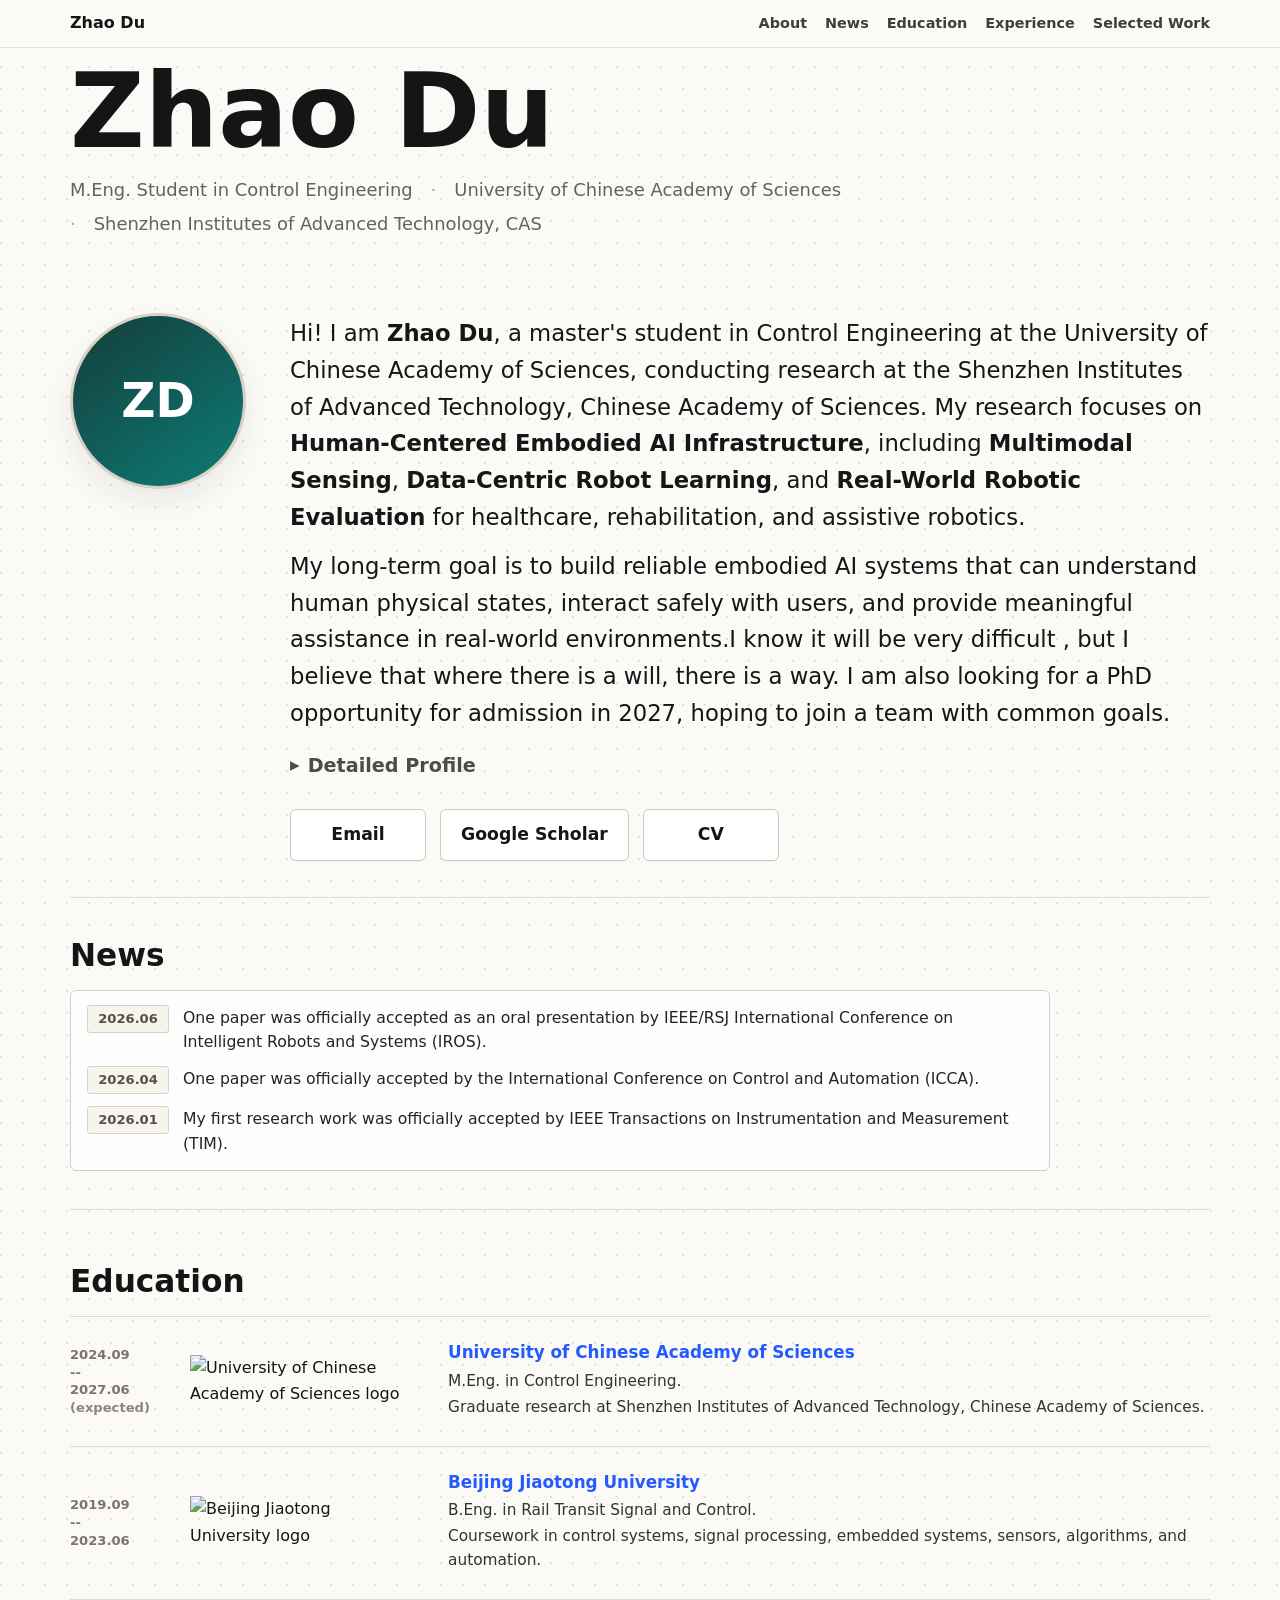
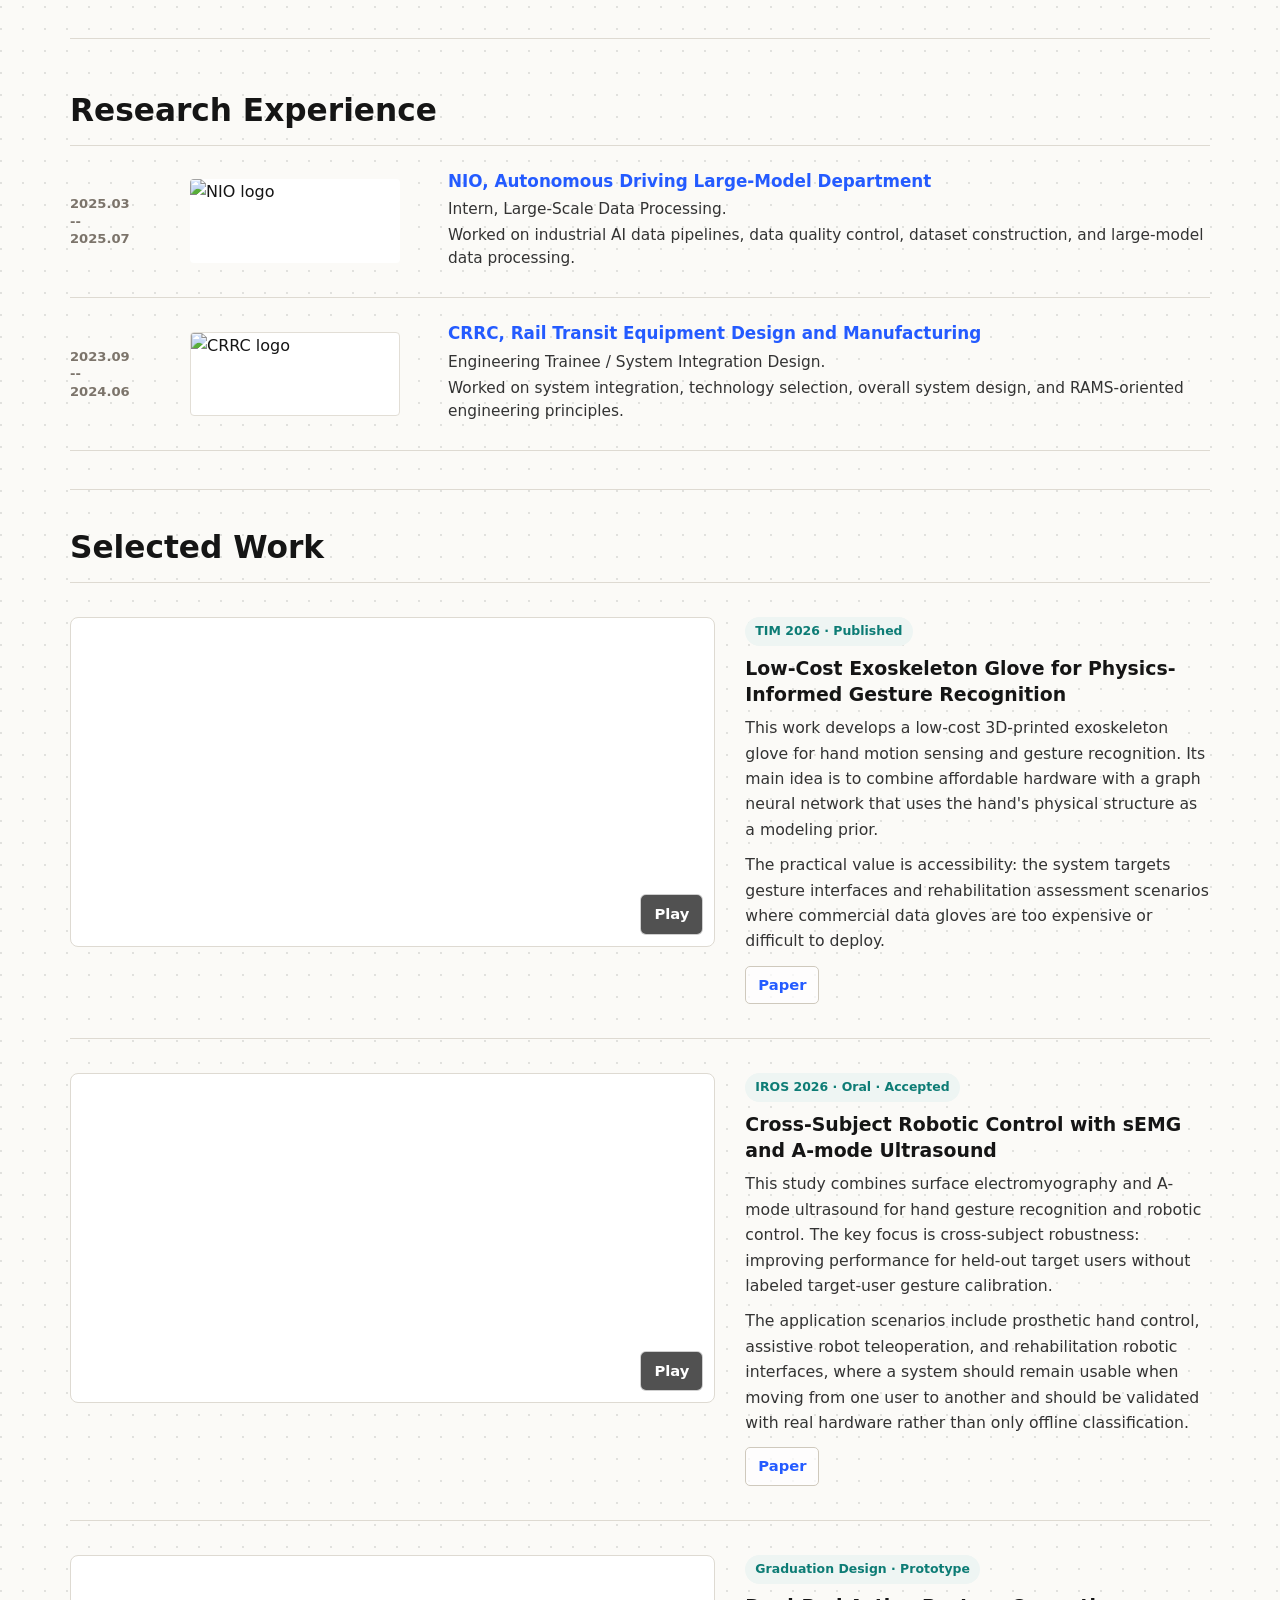
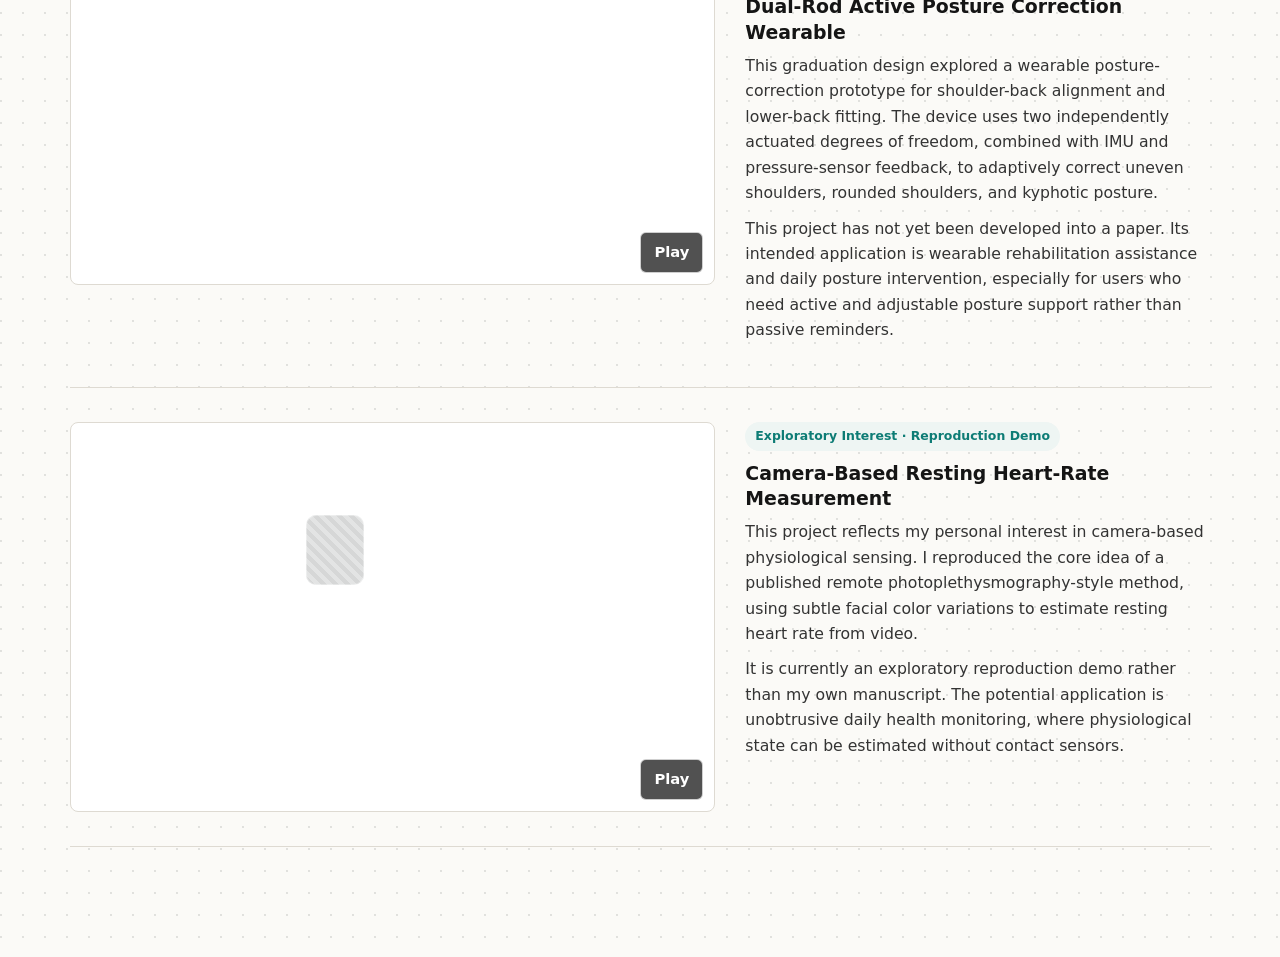
==== index.html @ a58fcb96 "Add files via upload" ====
<!doctype html>
<html lang="en">
  <head>
    <meta charset="utf-8">
    <meta name="viewport" content="width=device-width, initial-scale=1">
    <meta name="description" content="Zhao Du academic homepage: human-centered embodied AI, multimodal sensing, robot learning, and real-world robotic evaluation.">
    <title>Zhao Du - Academic Homepage</title>
    <link rel="stylesheet" href="styles.css">
  </head>
  <body>
    <header class="site-header">
      <nav class="nav" aria-label="Primary navigation">
        <a class="brand" href="#top">Zhao Du</a>
        <div class="nav-links">
          <a href="#about">About</a>
          <a href="#news">News</a>
          <a href="#education">Education</a>
          <a href="#experience">Experience</a>
          <a href="#work">Selected Work</a>
        </div>
      </nav>
    </header>

    <main id="top" class="page">
      <section id="about" class="hero">
        <h1>Zhao Du</h1>
        <p class="tagline">
          M.Eng. Student in Control Engineering
          <span>University of Chinese Academy of Sciences</span>
          <span>Shenzhen Institutes of Advanced Technology, CAS</span>
        </p>

        <div class="intro-row">
          <div class="avatar" aria-hidden="true">ZD</div>
          <div class="intro-copy">
            <p>
              Hi! I am <strong>Zhao Du</strong>, a master's student in Control Engineering at the University of Chinese
              Academy of Sciences, conducting research at the Shenzhen Institutes of Advanced Technology, Chinese Academy
              of Sciences. My research focuses on <strong>Human-Centered Embodied AI Infrastructure</strong>, including
              <strong>Multimodal Sensing</strong>, <strong>Data-Centric Robot Learning</strong>, and
              <strong>Real-World Robotic Evaluation</strong> for healthcare, rehabilitation, and assistive robotics.
            </p>
            <p>
              My long-term goal is to build reliable embodied AI systems that can understand human physical states,
              interact safely with users, and provide meaningful assistance in real-world environments.I know it will be very difficult , but I believe that where there is a will, there is a way. I am also looking for a PhD opportunity for admission in 2027, hoping to join a team with common goals.
            </p>

            <details class="detail-profile">
              <summary>Detailed Profile</summary>
              <div class="detail-body">
                <p>
                  I have a hybrid background in control engineering, industrial system design, large-scale AI data
                  processing, and biomedical robotic sensing.
                </p>
                <p>
                  Before entering graduate research, I worked on rail-transit equipment design and manufacturing, where I
                  gained practical experience in system integration, technology selection, overall system design, and
                  RAMS-oriented engineering principles, including reliability, availability, maintainability, and safety.
                  This experience shaped my system-level engineering mindset: I care not only about whether a model
                  performs well in experiments, but also about whether the entire system can be safely integrated,
                  reliably deployed, and continuously operated in real-world scenarios.
                </p>
                <p>
                  I also interned in the autonomous-driving large-model department at NIO, where I worked on large-scale
                  data processing. This experience gave me practical exposure to industrial AI data pipelines, data
                  quality control, dataset construction, and the engineering infrastructure required to support
                  large-scale model development.
                </p>
                <p>
                  After completing my first-year centralized coursework in Beijing, I joined SIAT in Shenzhen for
                  full-time laboratory research in late 2025. Since then, I have focused on multimodal sensing, deep
                  learning, biomedical ultrasound, physiological signal-based robotic control, and wearable/assistive
                  robotic systems.
                </p>
              </div>
            </details>

            <div class="actions" aria-label="Profile links">
              <a class="button" href="mailto:zhao.du@siat.ac.cn">Email</a>
              <a class="button secondary" href="https://scholar.google.com/citations?hl=zh-CN&view_op=list_works&gmla=AO4B3julWSMBFYEW4sQ-Yv80xthmuKAkWbBwR7Dtf4N8r8bfmBDPRxL56bWnBcireKpiZfoBxJjqsSAX5mM_hYKGIXU&user=OQC0thcAAAAJ">Google Scholar</a>
              <a class="button secondary" href="assets/docs/Zhao_Du_CV.pdf">CV</a>
            </div>
          </div>
        </div>
      </section>

      <section id="news" class="section">
        <h2>News</h2>
        <div class="news-box">
          <ul class="news-list">
            <li>
              <time>2026.06</time>
              <span>One paper was officially accepted as an oral presentation by IEEE/RSJ International Conference on Intelligent Robots and Systems (IROS).</span>
            </li>
            <li>
              <time>2026.04</time>
              <span>One paper was officially accepted by the International Conference on Control and Automation (ICCA).</span>
            </li>
            <li>
              <time>2026.01</time>
              <span>My first research work was officially accepted by IEEE Transactions on Instrumentation and Measurement (TIM).</span>
            </li>
          </ul>
        </div>
      </section>

      <section id="education" class="section timeline-section">
        <h2>Education</h2>
        <article class="timeline-entry">
          <time>2024.09<br>--<br>2027.06<br><span>(expected)</span></time>
          <img class="org-logo" src="assets/images/UCAS.png" alt="University of Chinese Academy of Sciences logo">
          <div>
            <h3>University of Chinese Academy of Sciences</h3>
            <p>M.Eng. in Control Engineering.</p>
            <p>Graduate research at Shenzhen Institutes of Advanced Technology, Chinese Academy of Sciences.</p>
          </div>
        </article>
        <article class="timeline-entry">
          <time>2019.09<br>--<br>2023.06</time>
          <img class="org-logo" src="assets/images/Bjtu.webp" alt="Beijing Jiaotong University logo">
          <div>
            <h3>Beijing Jiaotong University</h3>
            <p>B.Eng. in Rail Transit Signal and Control.</p>
            <p>Coursework in control systems, signal processing, embedded systems, sensors, algorithms, and automation.</p>
          </div>
        </article>
      </section>

      <section id="experience" class="section timeline-section">
        <h2>Research Experience</h2>
        <article class="timeline-entry">
          <time>2025.03<br>--<br>2025.07</time>
          <img class="org-logo company-logo" src="assets/images/NIO.png" alt="NIO logo">
          <div>
            <h3>NIO, Autonomous Driving Large-Model Department</h3>
            <p>Intern, Large-Scale Data Processing.</p>
            <p>Worked on industrial AI data pipelines, data quality control, dataset construction, and large-model data processing.</p>
          </div>
        </article>
        <article class="timeline-entry">
          <time>2023.09<br>--<br>2024.06</time>
          <img class="org-logo company-logo crrc-image" src="assets/images/CRRC.jpg" alt="CRRC logo">
          <div>
            <h3>CRRC, Rail Transit Equipment Design and Manufacturing</h3>
            <p>Engineering Trainee / System Integration Design.</p>
            <p>Worked on system integration, technology selection, overall system design, and RAMS-oriented engineering principles.</p>
          </div>
        </article>
      </section>

      <section id="work" class="section">
        <h2>Selected Work</h2>

        <article class="work-card">
          <div class="work-media single-media">
            <video src="assets/videos/tim-demo.mp4" autoplay muted loop playsinline preload="metadata" controlslist="nodownload noplaybackrate noremoteplayback" disablepictureinpicture oncontextmenu="return false"></video>
            <button class="video-open" type="button" data-video="assets/videos/tim-demo.mp4">Play</button>
          </div>
          <div class="work-copy">
            <span class="badge">TIM 2026 · Published</span>
            <h3>Low-Cost Exoskeleton Glove for Physics-Informed Gesture Recognition</h3>
            <p>
              This work develops a low-cost 3D-printed exoskeleton glove for hand motion sensing and gesture recognition.
              Its main idea is to combine affordable hardware with a graph neural network that uses the hand's physical
              structure as a modeling prior.
            </p>
            <p>
              The practical value is accessibility: the system targets gesture interfaces and rehabilitation assessment
              scenarios where commercial data gloves are too expensive or difficult to deploy.
            </p>
            <div class="work-links">
              <a href="assets/docs/TIM.pdf">Paper</a>
            </div>
          </div>
        </article>

        <article class="work-card">
          <div class="work-media single-media">
            <video src="assets/videos/iros-demo.mp4" autoplay muted loop playsinline preload="metadata" controlslist="nodownload noplaybackrate noremoteplayback" disablepictureinpicture oncontextmenu="return false"></video>
            <button class="video-open" type="button" data-video="assets/videos/iros-demo.mp4">Play</button>
          </div>
          <div class="work-copy">
            <span class="badge">IROS 2026 · Oral · Accepted</span>
            <h3>Cross-Subject Robotic Control with sEMG and A-mode Ultrasound</h3>
            <p>
              This study combines surface electromyography and A-mode ultrasound for hand gesture recognition and robotic
              control. The key focus is cross-subject robustness: improving performance for held-out target users without
              labeled target-user gesture calibration.
            </p>
            <p>
              The application scenarios include prosthetic hand control, assistive robot teleoperation, and rehabilitation
              robotic interfaces, where a system should remain usable when moving from one user to another and should be
              validated with real hardware rather than only offline classification.
            </p>
            <div class="work-links">
              <a href="assets/docs/26IROS.pdf">Paper</a>
            </div>
          </div>
        </article>

        <article class="work-card">
          <div class="work-media single-media">
            <video src="assets/videos/posture-demo.mp4" autoplay muted loop playsinline preload="metadata" controlslist="nodownload noplaybackrate noremoteplayback" disablepictureinpicture oncontextmenu="return false"></video>
            <button class="video-open" type="button" data-video="assets/videos/posture-demo.mp4">Play</button>
          </div>
          <div class="work-copy">
            <span class="badge">Graduation Design · Prototype</span>
            <h3>Dual-Rod Active Posture Correction Wearable</h3>
            <p>
              This graduation design explored a wearable posture-correction prototype for shoulder-back alignment and
              lower-back fitting. The device uses two independently actuated degrees of freedom, combined with IMU and
              pressure-sensor feedback, to adaptively correct uneven shoulders, rounded shoulders, and kyphotic posture.
            </p>
            <p>
              This project has not yet been developed into a paper. Its intended application is wearable rehabilitation
              assistance and daily posture intervention, especially for users who need active and adjustable posture
              support rather than passive reminders.
            </p>
          </div>
        </article>

        <article class="work-card">
          <div class="work-media single-media tall-media privacy-media">
            <video src="assets/videos/heart-rate-demo.mp4" autoplay muted loop playsinline preload="metadata" controlslist="nodownload noplaybackrate noremoteplayback" disablepictureinpicture oncontextmenu="return false"></video>
            <button class="video-open" type="button" data-video="assets/videos/heart-rate-demo.mp4">Play</button>
            <span class="privacy-mask" aria-hidden="true"></span>
          </div>
          <div class="work-copy">
            <span class="badge">Exploratory Interest · Reproduction Demo</span>
            <h3>Camera-Based Resting Heart-Rate Measurement</h3>
            <p>
              This project reflects my personal interest in camera-based physiological sensing. I reproduced the core idea
              of a published remote photoplethysmography-style method, using subtle facial color variations to estimate
              resting heart rate from video.
            </p>
            <p>
              It is currently an exploratory reproduction demo rather than my own manuscript. The potential application is
              unobtrusive daily health monitoring, where physiological state can be estimated without contact sensors.
            </p>
          </div>
        </article>
      </section>
    </main>

    <div class="video-modal" id="video-modal" aria-hidden="true">
      <div class="video-modal-panel" role="dialog" aria-modal="true" aria-label="Video preview">
        <button class="video-close" type="button">Close</button>
        <video id="modal-video" controls muted playsinline controlslist="nodownload noplaybackrate noremoteplayback" disablepictureinpicture oncontextmenu="return false"></video>
        <span class="modal-privacy-mask" aria-hidden="true"></span>
      </div>
    </div>

    <script>
      const modal = document.getElementById("video-modal");
      const modalVideo = document.getElementById("modal-video");
      const closeButton = document.querySelector(".video-close");

      document.querySelectorAll(".video-open").forEach((button) => {
        button.addEventListener("click", () => {
          modalVideo.src = button.dataset.video;
          modal.classList.toggle("mask-heart-rate", button.dataset.video.includes("heart-rate"));
          modal.setAttribute("aria-hidden", "false");
          modal.classList.add("is-open");
          modalVideo.play();
        });
      });

      document.querySelectorAll("video").forEach((video) => {
        video.addEventListener("contextmenu", (event) => event.preventDefault());
      });

      function closeModal() {
        modal.classList.remove("is-open");
        modal.setAttribute("aria-hidden", "true");
        modalVideo.pause();
        modalVideo.removeAttribute("src");
        modalVideo.load();
      }

      closeButton.addEventListener("click", closeModal);
      modal.addEventListener("click", (event) => {
        if (event.target === modal) closeModal();
      });
      document.addEventListener("keydown", (event) => {
        if (event.key === "Escape" && modal.classList.contains("is-open")) closeModal();
      });
    </script>
  </body>
</html>
---- styles.css ----
:root {
  --bg: #fbfaf7;
  --surface: #ffffff;
  --ink: #151515;
  --muted: #626262;
  --line: #dedad2;
  --blue: #245bff;
  --blue-soft: #edf2ff;
  --accent: #0d7c75;
  --warm: #a4573c;
  --shadow: 0 12px 30px rgba(22, 22, 22, 0.08);
  --font-main: Inter, ui-sans-serif, system-ui, -apple-system, BlinkMacSystemFont, "Segoe UI", Arial, sans-serif;
}

* {
  box-sizing: border-box;
}

html {
  scroll-behavior: smooth;
}

body {
  margin: 0;
  background:
    radial-gradient(circle at 1px 1px, rgba(40, 40, 40, 0.12) 1px, transparent 0) 0 0 / 22px 22px,
    var(--bg);
  color: var(--ink);
  font-family: var(--font-main);
  line-height: 1.68;
}

a {
  color: var(--blue);
  text-decoration: none;
}

a:hover {
  color: var(--warm);
}

.site-header {
  position: sticky;
  top: 0;
  z-index: 20;
  border-bottom: 1px solid rgba(222, 218, 210, 0.75);
  background: rgba(251, 250, 247, 0.9);
  backdrop-filter: blur(14px);
}

.nav {
  display: flex;
  align-items: center;
  justify-content: space-between;
  gap: 24px;
  max-width: 1200px;
  margin: 0 auto;
  padding: 10px 30px;
}

.brand {
  color: var(--ink);
  font-family: var(--font-main);
  font-size: 1rem;
  font-weight: 800;
  white-space: nowrap;
}

.nav-links {
  display: flex;
  flex-wrap: wrap;
  justify-content: flex-end;
  gap: 8px 18px;
  font-family: var(--font-main);
  font-size: 0.9rem;
  font-weight: 650;
}

.nav-links a {
  color: #3e3e3e;
}

.page {
  max-width: 1200px;
  margin: 0 auto;
  padding: 12px 30px 72px;
}

.hero {
  padding: 0 0 36px;
  border-bottom: 1px solid var(--line);
}

.hero h1 {
  margin: 0;
  color: var(--ink);
  font-family: var(--font-main);
  font-size: clamp(4.2rem, 8.2vw, 6.45rem);
  font-weight: 840;
  letter-spacing: 0;
  line-height: 1;
}

.tagline {
  display: flex;
  flex-wrap: wrap;
  gap: 8px 18px;
  margin: 14px 0 76px;
  color: var(--muted);
  font-family: var(--font-main);
  font-size: 1.12rem;
  line-height: 1.45;
}

.tagline span::before {
  content: "\00B7";
  margin-right: 18px;
  color: #a8a39a;
}

.intro-row {
  display: grid;
  grid-template-columns: 190px minmax(0, 1fr);
  gap: 30px;
  align-items: start;
}

.avatar {
  display: grid;
  width: 176px;
  height: 176px;
  place-items: center;
  border: 3px solid #d7d0c4;
  border-radius: 50%;
  background: linear-gradient(145deg, #143d3b, #0d7c75);
  color: #ffffff;
  font-family: var(--font-main);
  font-size: 2.95rem;
  font-weight: 850;
  box-shadow: var(--shadow);
}

.intro-copy {
  min-width: 0;
  padding-top: 2px;
}

.intro-copy p {
  max-width: 980px;
  margin: 0 0 12px;
  color: #161616;
  font-size: 1.42rem;
  line-height: 1.62;
}

.intro-copy strong {
  font-weight: 800;
}

.detail-profile {
  margin: 20px 0 28px;
  max-width: 970px;
  color: var(--muted);
  font-family: var(--font-main);
  font-size: 1.2rem;
  font-weight: 800;
}

.detail-profile summary {
  width: fit-content;
  cursor: pointer;
  color: #4c4c4c;
  line-height: 1.5;
  list-style: none;
}

.detail-profile summary::-webkit-details-marker {
  display: none;
}

.detail-profile summary::before {
  content: "\25B8";
  display: inline-block;
  margin-right: 8px;
  transform: translateY(-1px);
}

.detail-profile[open] summary::before {
  transform: rotate(90deg) translateX(1px);
}

.detail-body {
  margin-top: 14px;
  padding: 18px 22px;
  border: 1px solid var(--line);
  border-radius: 8px;
  background: rgba(255, 255, 255, 0.72);
  font-family: var(--font-main);
  font-weight: 400;
}

.detail-body p {
  color: #303030;
  font-size: 1.06rem;
  line-height: 1.68;
}

.actions {
  display: flex;
  flex-wrap: wrap;
  gap: 14px;
}

.button {
  display: inline-flex;
  align-items: center;
  justify-content: center;
  min-width: 136px;
  min-height: 52px;
  padding: 9px 20px;
  border: 1px solid #cfc9bd;
  border-radius: 6px;
  background: var(--surface);
  color: var(--ink);
  box-shadow: 0 1px 0 rgba(0, 0, 0, 0.04);
  font-family: var(--font-main);
  font-size: 1.08rem;
  font-weight: 700;
}

.button:hover {
  border-color: var(--blue);
  background: var(--blue-soft);
  color: var(--blue);
}

.button.secondary {
  background: var(--surface);
}

.section {
  padding: 38px 0;
  border-bottom: 1px solid var(--line);
  scroll-margin-top: 84px;
}

.section:last-child {
  border-bottom: 0;
}

.section h2 {
  margin: 0 0 16px;
  font-family: var(--font-main);
  font-size: 1.95rem;
  line-height: 1.22;
}

.section h3 {
  margin: 0 0 8px;
  font-family: var(--font-main);
  font-size: 1.1rem;
  line-height: 1.35;
}

.section p {
  max-width: 980px;
  margin: 0 0 12px;
  color: #333333;
  font-size: 1.03rem;
  line-height: 1.68;
}

.news-list {
  display: grid;
  gap: 8px;
  margin: 0;
  padding: 0;
  list-style: none;
}

.news-box {
  max-width: 980px;
  padding: 12px 16px;
  border: 1px solid #d4cec2;
  border-radius: 6px;
  background: rgba(255, 255, 255, 0.72);
}

.news-list li {
  display: grid;
  grid-template-columns: 82px minmax(0, 1fr);
  gap: 14px;
  align-items: baseline;
  padding: 2px 0;
}

.news-list time {
  display: inline-flex;
  align-items: center;
  justify-content: center;
  min-height: 22px;
  padding: 2px 7px;
  border: 1px solid #d8d1c6;
  border-radius: 3px;
  background: #f7f3ed;
  color: #55504a;
  font-family: var(--font-main);
  font-size: 0.82rem;
  font-weight: 800;
}

.news-list span {
  color: #242424;
  font-size: 0.98rem;
  line-height: 1.55;
}

.timeline-section {
  padding-top: 52px;
}

.timeline-entry {
  display: grid;
  grid-template-columns: 92px 230px minmax(0, 1fr);
  gap: 28px;
  align-items: center;
  padding: 24px 0;
  border-top: 1px solid var(--line);
}

.timeline-entry:last-child {
  border-bottom: 1px solid var(--line);
}

.timeline-entry time {
  color: #7c746b;
  font-family: var(--font-main);
  font-size: 0.82rem;
  font-weight: 700;
  line-height: 1.35;
}

.timeline-entry time span {
  color: #8d857b;
}

.timeline-entry h3 {
  margin-bottom: 6px;
  color: var(--blue);
  font-size: 1.05rem;
}

.timeline-entry p {
  margin-bottom: 3px;
  font-size: 0.96rem;
  line-height: 1.5;
}

.org-logo {
  display: block;
  width: 210px;
  max-height: 84px;
  object-fit: contain;
}

.company-logo {
  height: 84px;
  object-fit: contain;
  border-radius: 4px;
  background: #ffffff;
}

.crrc-image {
  border: 1px solid #e2ded6;
}

.logo-card {
  display: flex;
  align-items: center;
  width: 170px;
  min-height: 58px;
  font-family: var(--font-main);
  font-weight: 850;
  letter-spacing: 0;
}

.nio-logo {
  color: #111111;
  font-size: 2rem;
}

.crrc-logo {
  color: #1c1c1c;
  font-size: 1.85rem;
}

.crrc-logo::before {
  content: "";
  width: 34px;
  height: 34px;
  margin-right: 10px;
  border: 6px solid #c7192e;
  border-left-width: 10px;
  border-right-width: 10px;
}

.nio-logo::before {
  content: "";
  width: 38px;
  height: 24px;
  margin-right: 10px;
  border: 8px solid #111111;
  border-bottom: 0;
  border-radius: 38px 38px 0 0;
}

.focus-grid {
  display: grid;
  grid-template-columns: repeat(3, minmax(0, 1fr));
  gap: 14px;
  margin-top: 20px;
}

.focus-grid article {
  min-width: 0;
  padding: 18px;
  border: 1px solid var(--line);
  border-radius: 8px;
  background: rgba(255, 255, 255, 0.7);
}

.project-card {
  padding: 22px 0;
  border-bottom: 1px solid var(--line);
}

.project-card:first-of-type {
  padding-top: 0;
}

.project-card:last-child {
  border-bottom: 0;
  padding-bottom: 0;
}

.keywords {
  color: var(--accent) !important;
  font-size: 0.95rem !important;
  font-weight: 700;
}

.work-card {
  display: grid;
  grid-template-columns: minmax(430px, 1.25fr) minmax(0, 0.9fr);
  gap: 30px;
  align-items: start;
  padding: 34px 0;
  border-top: 1px solid var(--line);
}

.work-card:last-child {
  border-bottom: 1px solid var(--line);
}

.work-media {
  position: relative;
  display: grid;
  grid-template-columns: 1fr;
  gap: 12px;
  align-items: stretch;
}

.work-media video {
  display: block;
  width: 100%;
  height: 330px;
  border: 1px solid var(--line);
  border-radius: 8px;
  background: #ffffff;
  object-fit: cover;
}

.work-media.single-media {
  grid-template-columns: 1fr;
}

.work-media.single-media video {
  height: 330px;
}

.work-media.tall-media video {
  height: 390px;
}

.video-open {
  position: absolute;
  right: 12px;
  bottom: 12px;
  min-height: 38px;
  padding: 7px 13px;
  border: 1px solid rgba(255, 255, 255, 0.72);
  border-radius: 6px;
  background: rgba(21, 21, 21, 0.74);
  color: #ffffff;
  cursor: pointer;
  font: inherit;
  font-size: 0.92rem;
  font-weight: 800;
  backdrop-filter: blur(8px);
}

.video-open:hover {
  background: rgba(36, 91, 255, 0.9);
}

.privacy-mask,
.modal-privacy-mask {
  position: absolute;
  pointer-events: none;
  border-radius: 10px;
  background:
    linear-gradient(45deg, rgba(255, 255, 255, 0.32) 25%, transparent 25% 50%, rgba(255, 255, 255, 0.32) 50% 75%, transparent 75%) 0 0 / 12px 12px,
    rgba(28, 34, 38, 0.18);
  backdrop-filter: blur(15px);
  border: 1px solid rgba(255, 255, 255, 0.36);
}

.privacy-mask {
  left: 36.5%;
  top: 24%;
  width: 9%;
  height: 18%;
}

.modal-privacy-mask {
  display: none;
  left: 36.5%;
  top: 24%;
  width: 9%;
  height: 18%;
}

.video-modal {
  position: fixed;
  inset: 0;
  z-index: 100;
  display: none;
  align-items: center;
  justify-content: center;
  padding: 28px;
  background: rgba(0, 0, 0, 0.72);
}

.video-modal.is-open {
  display: flex;
}

.video-modal-panel {
  position: relative;
  width: min(1120px, 94vw);
  max-height: 88vh;
}

.video-modal.mask-heart-rate .modal-privacy-mask {
  display: block;
}

.video-modal-panel video {
  display: block;
  width: 100%;
  max-height: 88vh;
  border-radius: 10px;
  background: #000000;
}

.video-close {
  position: absolute;
  right: 0;
  top: -46px;
  min-height: 36px;
  padding: 6px 12px;
  border: 1px solid rgba(255, 255, 255, 0.55);
  border-radius: 6px;
  background: rgba(255, 255, 255, 0.12);
  color: #ffffff;
  cursor: pointer;
  font: inherit;
  font-size: 0.92rem;
  font-weight: 800;
}

.work-copy h3 {
  margin-top: 10px;
  font-size: 1.18rem;
}

.work-copy p {
  max-width: none;
  margin-bottom: 10px;
  font-size: 0.98rem;
  line-height: 1.62;
}

.work-links {
  display: flex;
  flex-wrap: wrap;
  gap: 10px;
  margin-top: 12px;
}

.work-links a {
  display: inline-flex;
  align-items: center;
  min-height: 34px;
  padding: 6px 12px;
  border: 1px solid #cfc9bd;
  border-radius: 5px;
  background: rgba(255, 255, 255, 0.72);
  color: var(--blue);
  font-size: 0.92rem;
  font-weight: 750;
}

.work-links a:hover {
  border-color: var(--blue);
  background: var(--blue-soft);
}

.publication-summary {
  display: grid;
  grid-template-columns: repeat(2, minmax(0, 1fr));
  gap: 10px 14px;
  margin: 16px 0 10px;
  padding: 0;
  list-style: none;
}

.publication-summary li {
  padding: 14px 16px;
  border: 1px solid var(--line);
  border-radius: 8px;
  background: rgba(255, 255, 255, 0.72);
  color: #303030;
}

.publication-summary strong {
  color: var(--accent);
  font-size: 1.35rem;
}

.paper {
  display: grid;
  grid-template-columns: 210px minmax(0, 1fr);
  gap: 24px;
  align-items: start;
  padding: 22px 0;
  border-bottom: 1px solid var(--line);
}

.paper:last-child {
  border-bottom: 0;
  padding-bottom: 0;
}

.paper img {
  width: 100%;
  aspect-ratio: 4 / 3;
  object-fit: cover;
  border: 1px solid var(--line);
  border-radius: 8px;
  background: #eef1ee;
}

.badge {
  display: inline-flex;
  align-items: center;
  min-height: 28px;
  padding: 4px 10px;
  border-radius: 999px;
  background: #eef5f3;
  color: var(--accent);
  font-family: var(--font-main);
  font-size: 0.78rem;
  font-weight: 750;
}

.venue {
  color: var(--warm) !important;
  font-weight: 750;
}

.entry {
  padding: 16px 0;
  border-bottom: 1px solid var(--line);
}

.entry:last-child {
  border-bottom: 0;
}

time {
  color: var(--warm);
  font-family: var(--font-main);
  font-weight: 800;
}

@media (max-width: 920px) {
  .page {
    padding: 28px 22px 56px;
  }

  .tagline {
    margin-bottom: 34px;
  }

  .intro-row {
    grid-template-columns: 1fr;
    gap: 22px;
  }

  .avatar {
    width: 142px;
    height: 142px;
    font-size: 2.35rem;
  }

  .focus-grid,
  .publication-summary {
    grid-template-columns: 1fr;
  }

  .timeline-entry {
    grid-template-columns: 82px minmax(160px, 210px) minmax(0, 1fr);
    gap: 16px;
  }

  .work-card {
    grid-template-columns: 1fr;
    gap: 18px;
  }
}

@media (max-width: 720px) {
  .nav {
    align-items: flex-start;
    flex-direction: column;
    padding: 12px 18px;
  }

  .nav-links {
    justify-content: flex-start;
    gap: 8px 14px;
  }

  .hero h1 {
    font-size: 3.6rem;
  }

  .tagline {
    font-size: 0.98rem;
  }

  .tagline span::before {
    margin-right: 10px;
  }

  .intro-copy p {
    font-size: 1.08rem;
    line-height: 1.62;
  }

  .detail-profile {
    font-size: 1.06rem;
  }

  .detail-body p {
    font-size: 1rem;
  }

  .news-list li {
    grid-template-columns: 1fr;
    gap: 2px;
  }

  .news-box {
    padding: 10px 12px;
  }

  .timeline-entry {
    grid-template-columns: 1fr;
    gap: 8px;
    align-items: start;
  }

  .org-logo,
  .logo-card {
    width: 180px;
  }

  .work-media {
    grid-template-columns: 1fr;
  }

  .work-media video,
  .work-media.single-media video {
    height: 250px;
  }

  .work-media.tall-media video {
    height: 300px;
  }

  .paper {
    grid-template-columns: 1fr;
  }

  .paper img {
    max-height: 260px;
  }

  .button {
    min-width: 0;
    flex: 1 1 130px;
  }
}
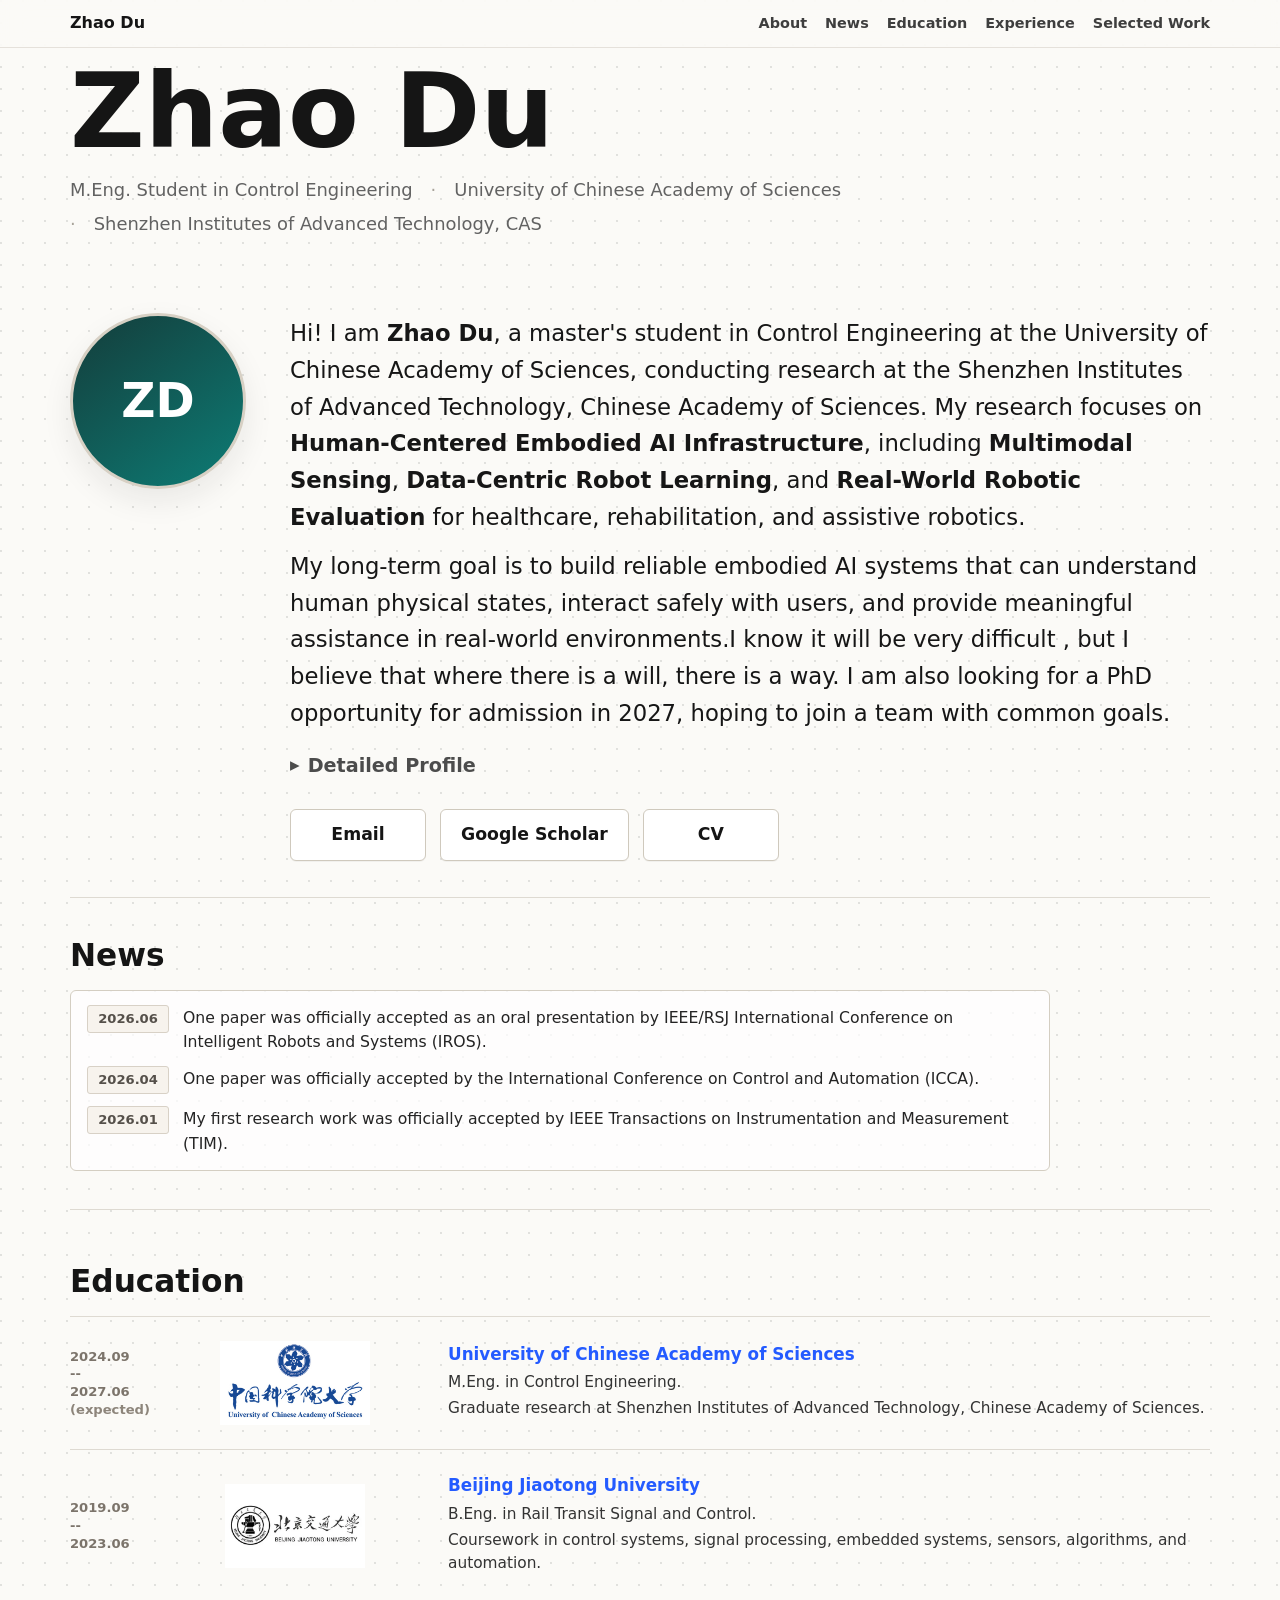
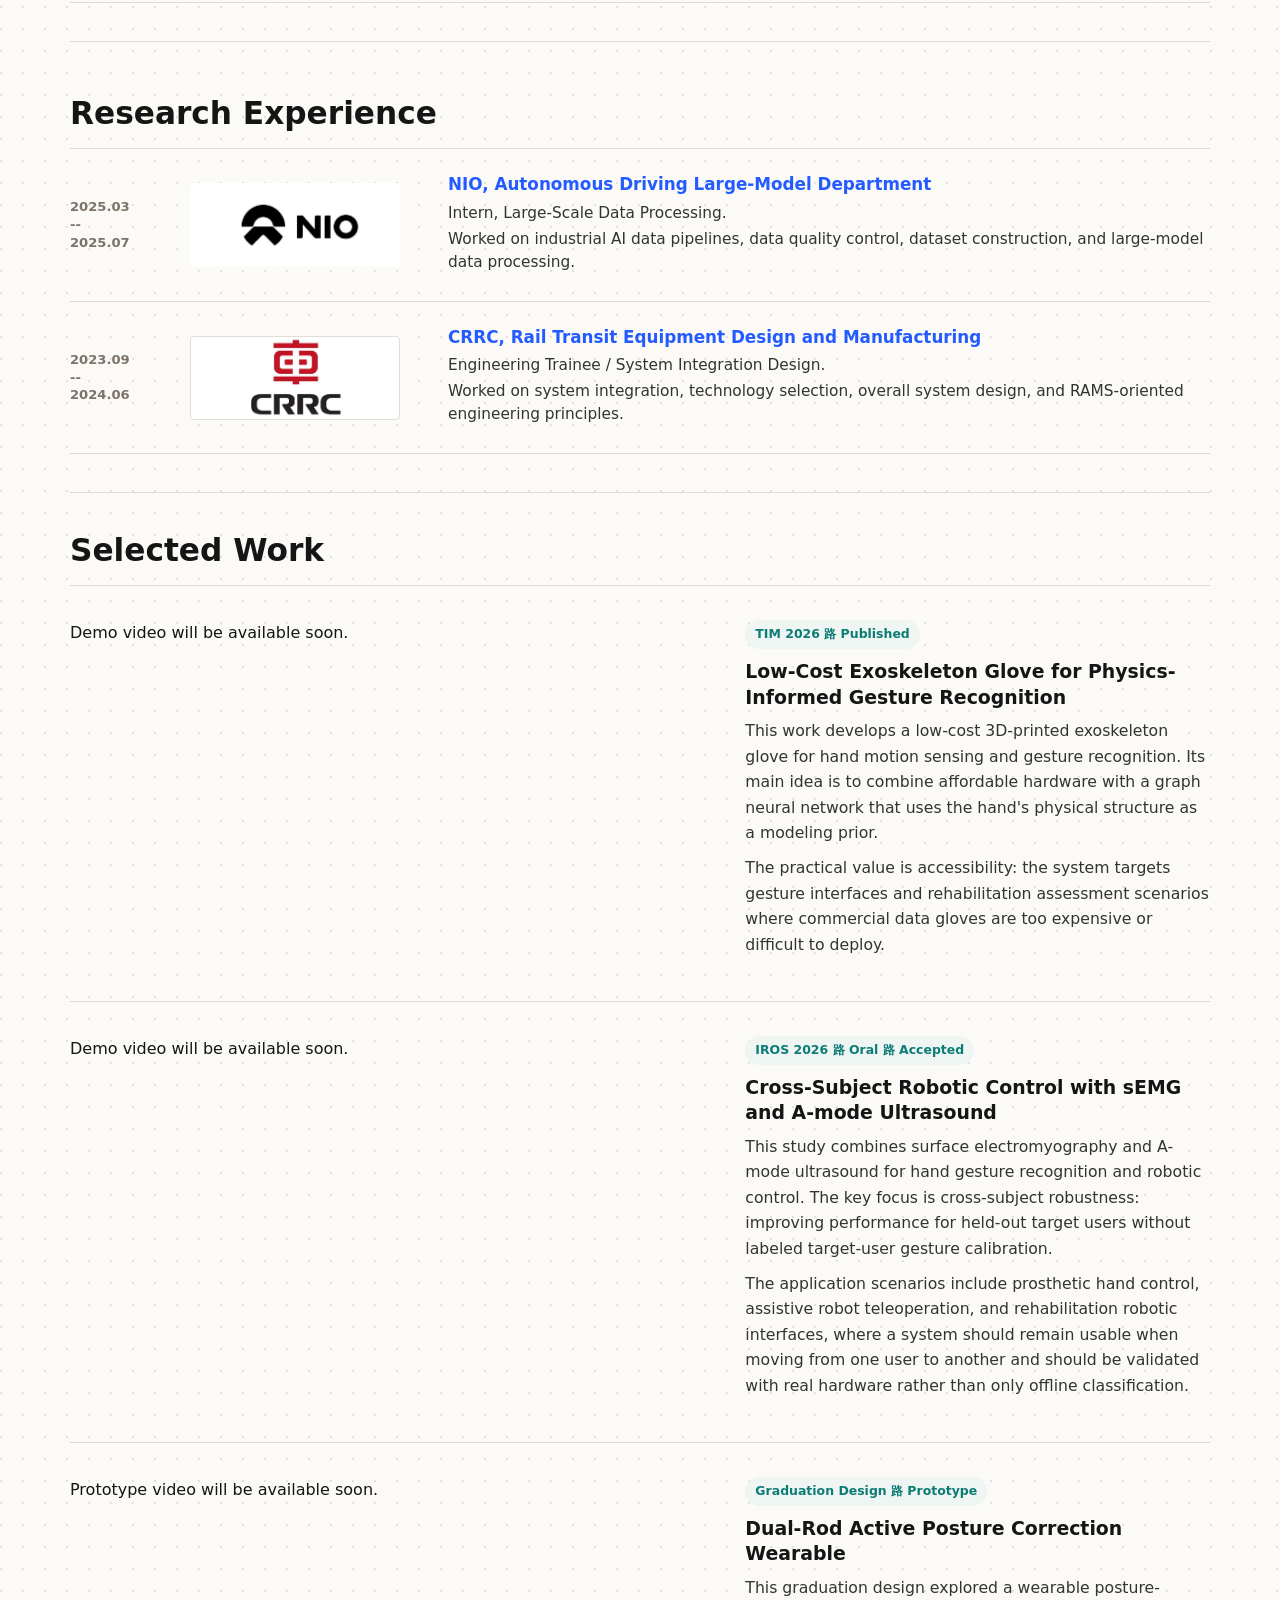
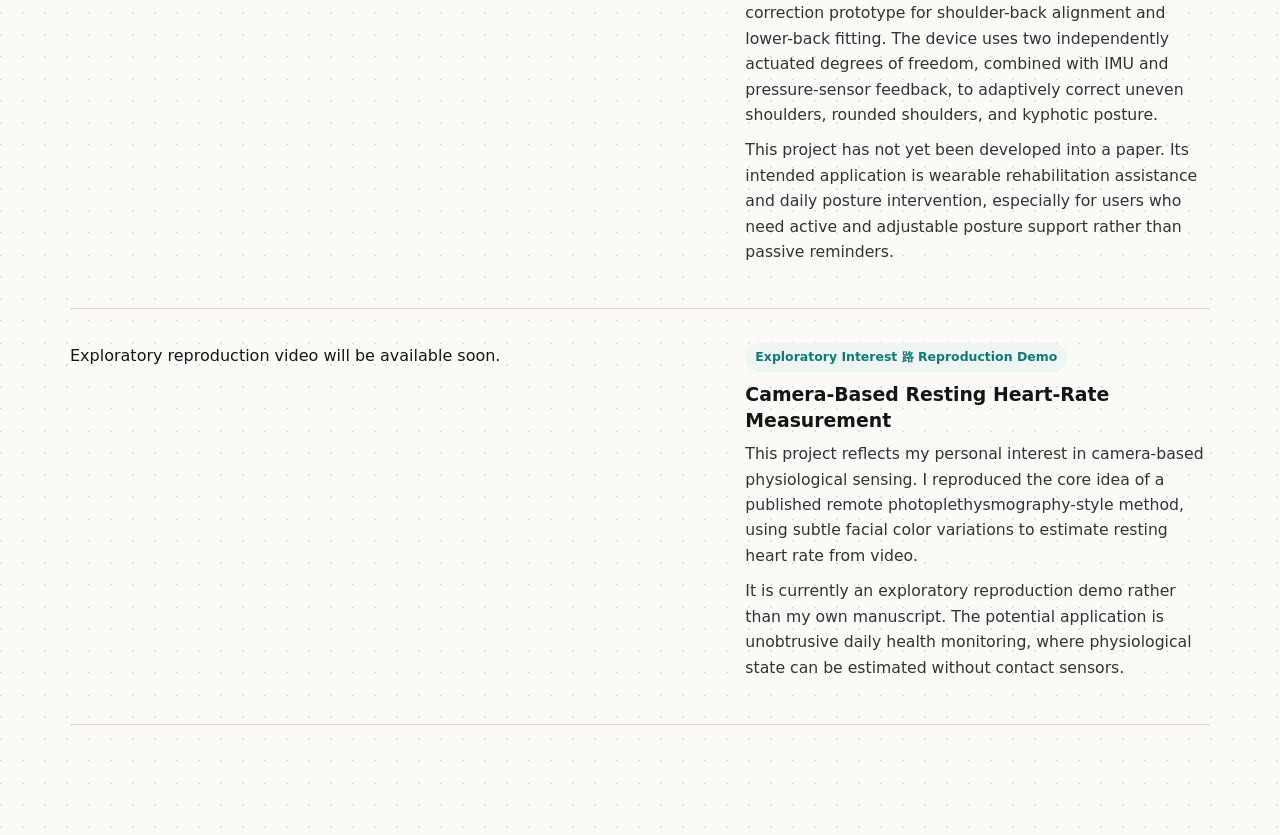
==== commit 082c2e74: "Add files via upload" ====
--- a/index.html
+++ b/index.html
@@ -1,4 +1,4 @@
-<!doctype html>
+﻿<!doctype html>
 <html lang="en">
   <head>
     <meta charset="utf-8">
@@ -78,7 +78,7 @@
             <div class="actions" aria-label="Profile links">
               <a class="button" href="mailto:zhao.du@siat.ac.cn">Email</a>
               <a class="button secondary" href="https://scholar.google.com/citations?hl=zh-CN&view_op=list_works&gmla=AO4B3julWSMBFYEW4sQ-Yv80xthmuKAkWbBwR7Dtf4N8r8bfmBDPRxL56bWnBcireKpiZfoBxJjqsSAX5mM_hYKGIXU&user=OQC0thcAAAAJ">Google Scholar</a>
-              <a class="button secondary" href="assets/docs/Zhao_Du_CV.pdf">CV</a>
+              <a class="button secondary" href="[data-uri]" download="Zhao_Du_CV.pdf">CV</a>
             </div>
           </div>
         </div>
@@ -108,7 +108,7 @@
         <h2>Education</h2>
         <article class="timeline-entry">
           <time>2024.09<br>--<br>2027.06<br><span>(expected)</span></time>
-          <img class="org-logo" src="assets/images/UCAS.png" alt="University of Chinese Academy of Sciences logo">
+          <img class="org-logo" src="[data-uri]" alt="University of Chinese Academy of Sciences logo">
           <div>
             <h3>University of Chinese Academy of Sciences</h3>
             <p>M.Eng. in Control Engineering.</p>
@@ -117,7 +117,7 @@
         </article>
         <article class="timeline-entry">
           <time>2019.09<br>--<br>2023.06</time>
-          <img class="org-logo" src="assets/images/Bjtu.webp" alt="Beijing Jiaotong University logo">
+          <img class="org-logo" src="[data-uri]" alt="Beijing Jiaotong University logo">
           <div>
             <h3>Beijing Jiaotong University</h3>
             <p>B.Eng. in Rail Transit Signal and Control.</p>
@@ -130,7 +130,7 @@
         <h2>Research Experience</h2>
         <article class="timeline-entry">
           <time>2025.03<br>--<br>2025.07</time>
-          <img class="org-logo company-logo" src="assets/images/NIO.png" alt="NIO logo">
+          <img class="org-logo company-logo" src="[data-uri]" alt="NIO logo">
           <div>
             <h3>NIO, Autonomous Driving Large-Model Department</h3>
             <p>Intern, Large-Scale Data Processing.</p>
@@ -139,7 +139,7 @@
         </article>
         <article class="timeline-entry">
           <time>2023.09<br>--<br>2024.06</time>
-          <img class="org-logo company-logo crrc-image" src="assets/images/CRRC.jpg" alt="CRRC logo">
+          <img class="org-logo company-logo crrc-image" src="[data-uri]" alt="CRRC logo">
           <div>
             <h3>CRRC, Rail Transit Equipment Design and Manufacturing</h3>
             <p>Engineering Trainee / System Integration Design.</p>
@@ -153,11 +153,10 @@
 
         <article class="work-card">
           <div class="work-media single-media">
-            <video src="assets/videos/tim-demo.mp4" autoplay muted loop playsinline preload="metadata" controlslist="nodownload noplaybackrate noremoteplayback" disablepictureinpicture oncontextmenu="return false"></video>
-            <button class="video-open" type="button" data-video="assets/videos/tim-demo.mp4">Play</button>
-          </div>
-          <div class="work-copy">
-            <span class="badge">TIM 2026 · Published</span>
+            <div class="video-placeholder">Demo video will be available soon.</div>
+          </div>
+          <div class="work-copy">
+            <span class="badge">TIM 2026 路 Published</span>
             <h3>Low-Cost Exoskeleton Glove for Physics-Informed Gesture Recognition</h3>
             <p>
               This work develops a low-cost 3D-printed exoskeleton glove for hand motion sensing and gesture recognition.
@@ -168,19 +167,15 @@
               The practical value is accessibility: the system targets gesture interfaces and rehabilitation assessment
               scenarios where commercial data gloves are too expensive or difficult to deploy.
             </p>
-            <div class="work-links">
-              <a href="assets/docs/TIM.pdf">Paper</a>
-            </div>
           </div>
         </article>
 
         <article class="work-card">
           <div class="work-media single-media">
-            <video src="assets/videos/iros-demo.mp4" autoplay muted loop playsinline preload="metadata" controlslist="nodownload noplaybackrate noremoteplayback" disablepictureinpicture oncontextmenu="return false"></video>
-            <button class="video-open" type="button" data-video="assets/videos/iros-demo.mp4">Play</button>
-          </div>
-          <div class="work-copy">
-            <span class="badge">IROS 2026 · Oral · Accepted</span>
+            <div class="video-placeholder">Demo video will be available soon.</div>
+          </div>
+          <div class="work-copy">
+            <span class="badge">IROS 2026 路 Oral 路 Accepted</span>
             <h3>Cross-Subject Robotic Control with sEMG and A-mode Ultrasound</h3>
             <p>
               This study combines surface electromyography and A-mode ultrasound for hand gesture recognition and robotic
@@ -192,19 +187,15 @@
               robotic interfaces, where a system should remain usable when moving from one user to another and should be
               validated with real hardware rather than only offline classification.
             </p>
-            <div class="work-links">
-              <a href="assets/docs/26IROS.pdf">Paper</a>
-            </div>
           </div>
         </article>
 
         <article class="work-card">
           <div class="work-media single-media">
-            <video src="assets/videos/posture-demo.mp4" autoplay muted loop playsinline preload="metadata" controlslist="nodownload noplaybackrate noremoteplayback" disablepictureinpicture oncontextmenu="return false"></video>
-            <button class="video-open" type="button" data-video="assets/videos/posture-demo.mp4">Play</button>
-          </div>
-          <div class="work-copy">
-            <span class="badge">Graduation Design · Prototype</span>
+            <div class="video-placeholder">Prototype video will be available soon.</div>
+          </div>
+          <div class="work-copy">
+            <span class="badge">Graduation Design 路 Prototype</span>
             <h3>Dual-Rod Active Posture Correction Wearable</h3>
             <p>
               This graduation design explored a wearable posture-correction prototype for shoulder-back alignment and
@@ -221,12 +212,10 @@
 
         <article class="work-card">
           <div class="work-media single-media tall-media privacy-media">
-            <video src="assets/videos/heart-rate-demo.mp4" autoplay muted loop playsinline preload="metadata" controlslist="nodownload noplaybackrate noremoteplayback" disablepictureinpicture oncontextmenu="return false"></video>
-            <button class="video-open" type="button" data-video="assets/videos/heart-rate-demo.mp4">Play</button>
-            <span class="privacy-mask" aria-hidden="true"></span>
-          </div>
-          <div class="work-copy">
-            <span class="badge">Exploratory Interest · Reproduction Demo</span>
+            <div class="video-placeholder">Exploratory reproduction video will be available soon.</div>
+          </div>
+          <div class="work-copy">
+            <span class="badge">Exploratory Interest 路 Reproduction Demo</span>
             <h3>Camera-Based Resting Heart-Rate Measurement</h3>
             <p>
               This project reflects my personal interest in camera-based physiological sensing. I reproduced the core idea
@@ -287,3 +276,6 @@
     </script>
   </body>
 </html>
+
+
+
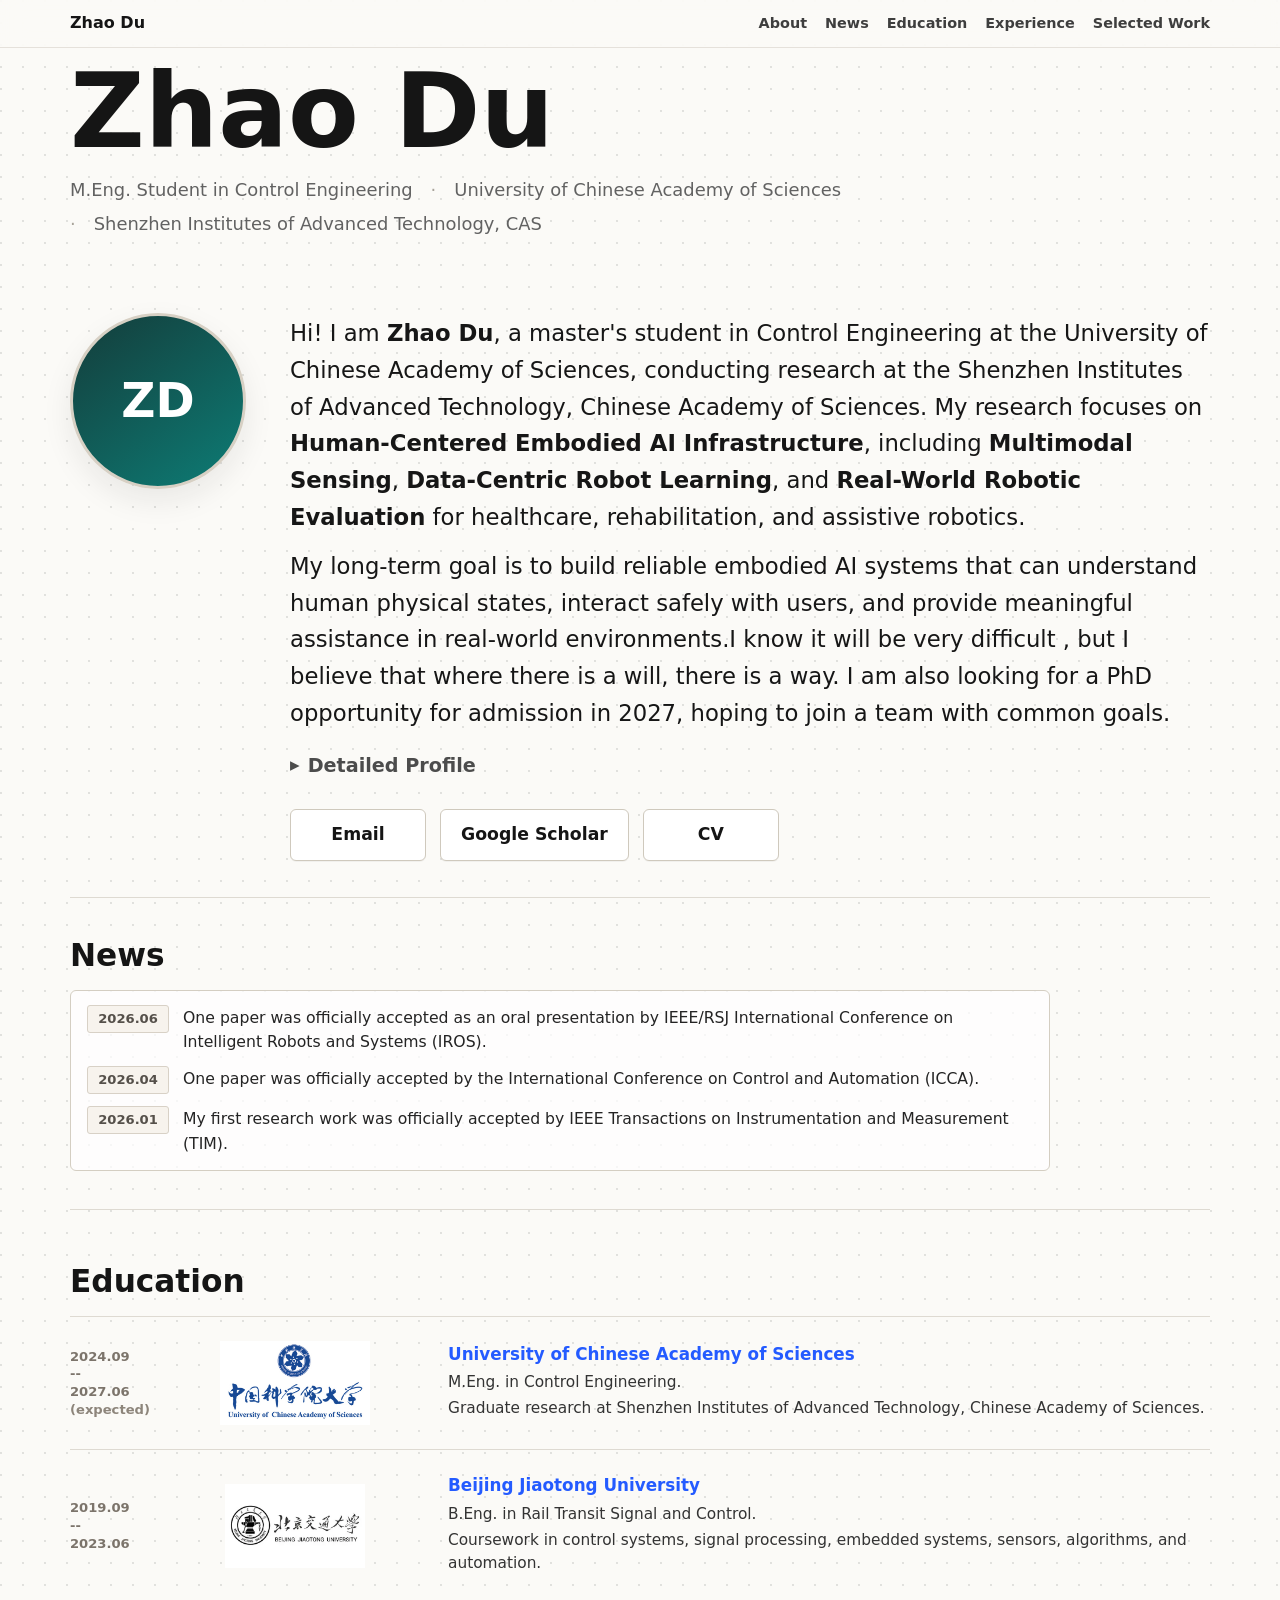
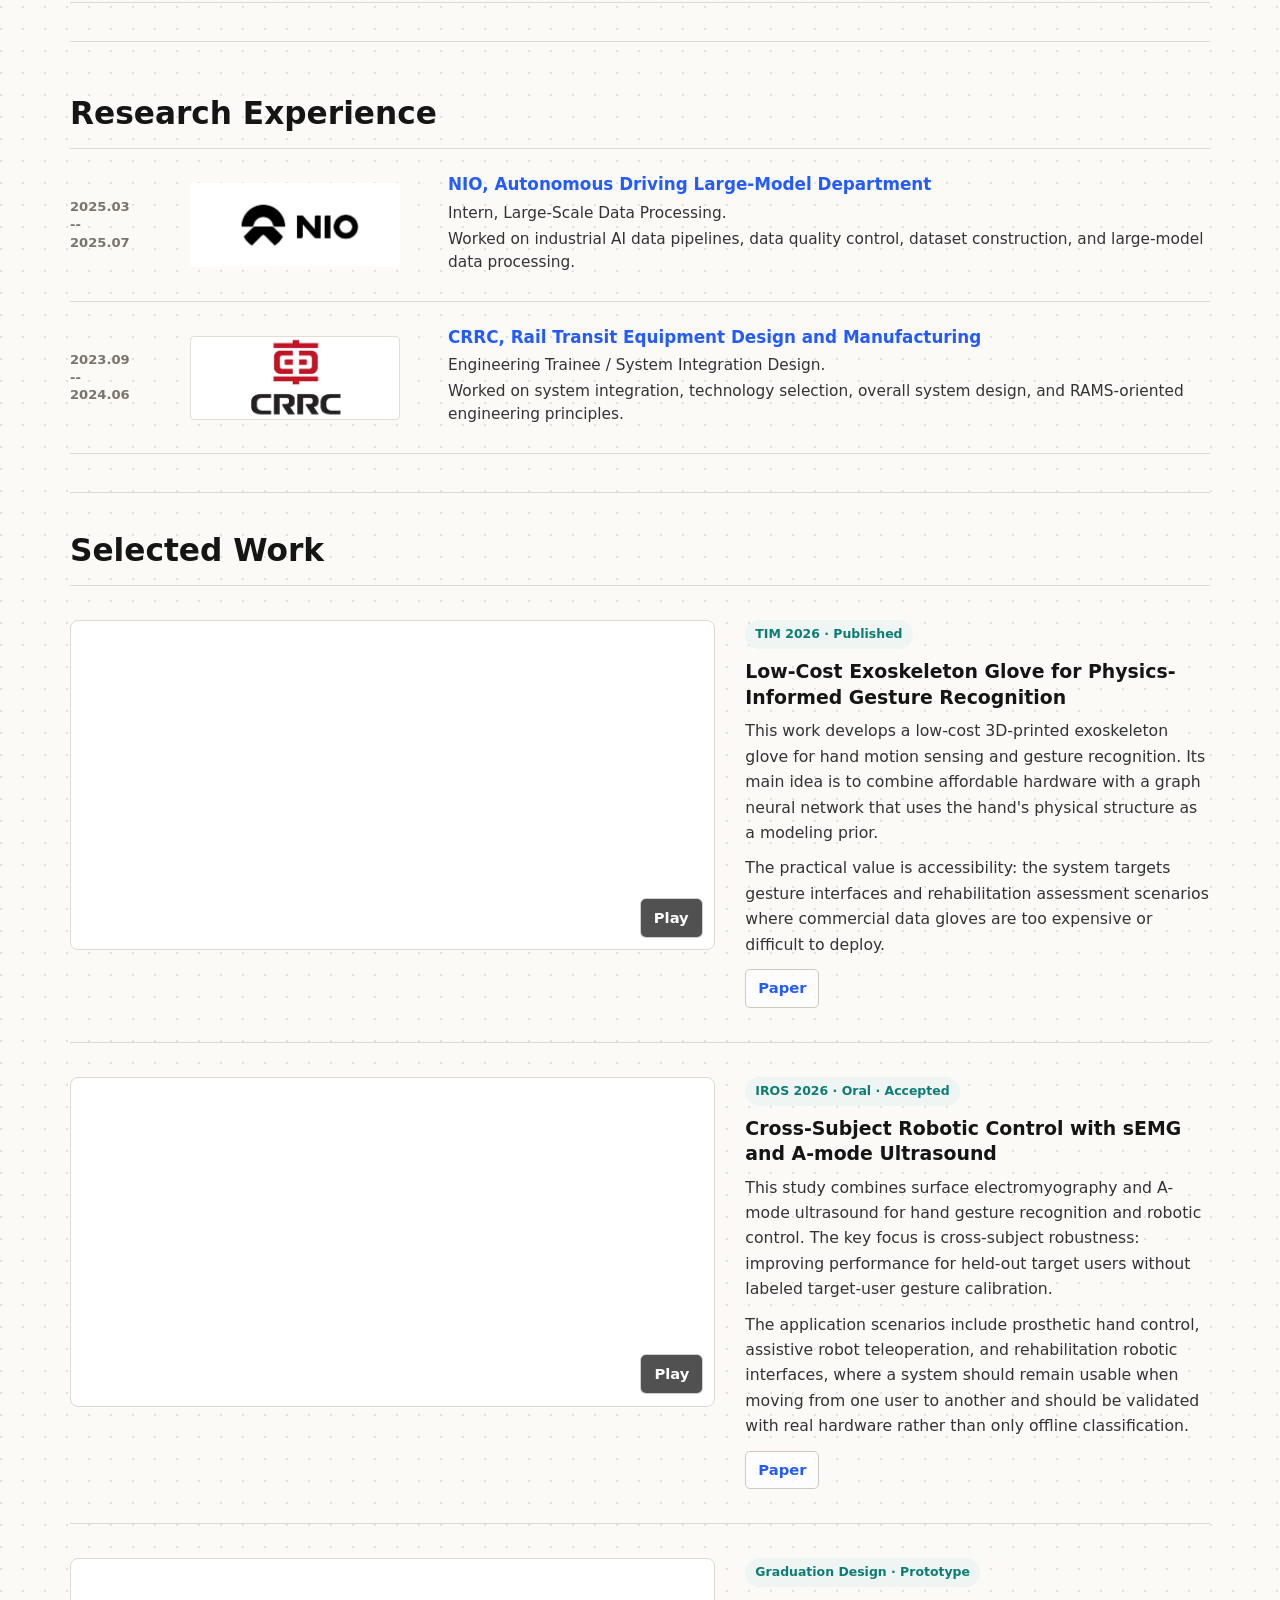
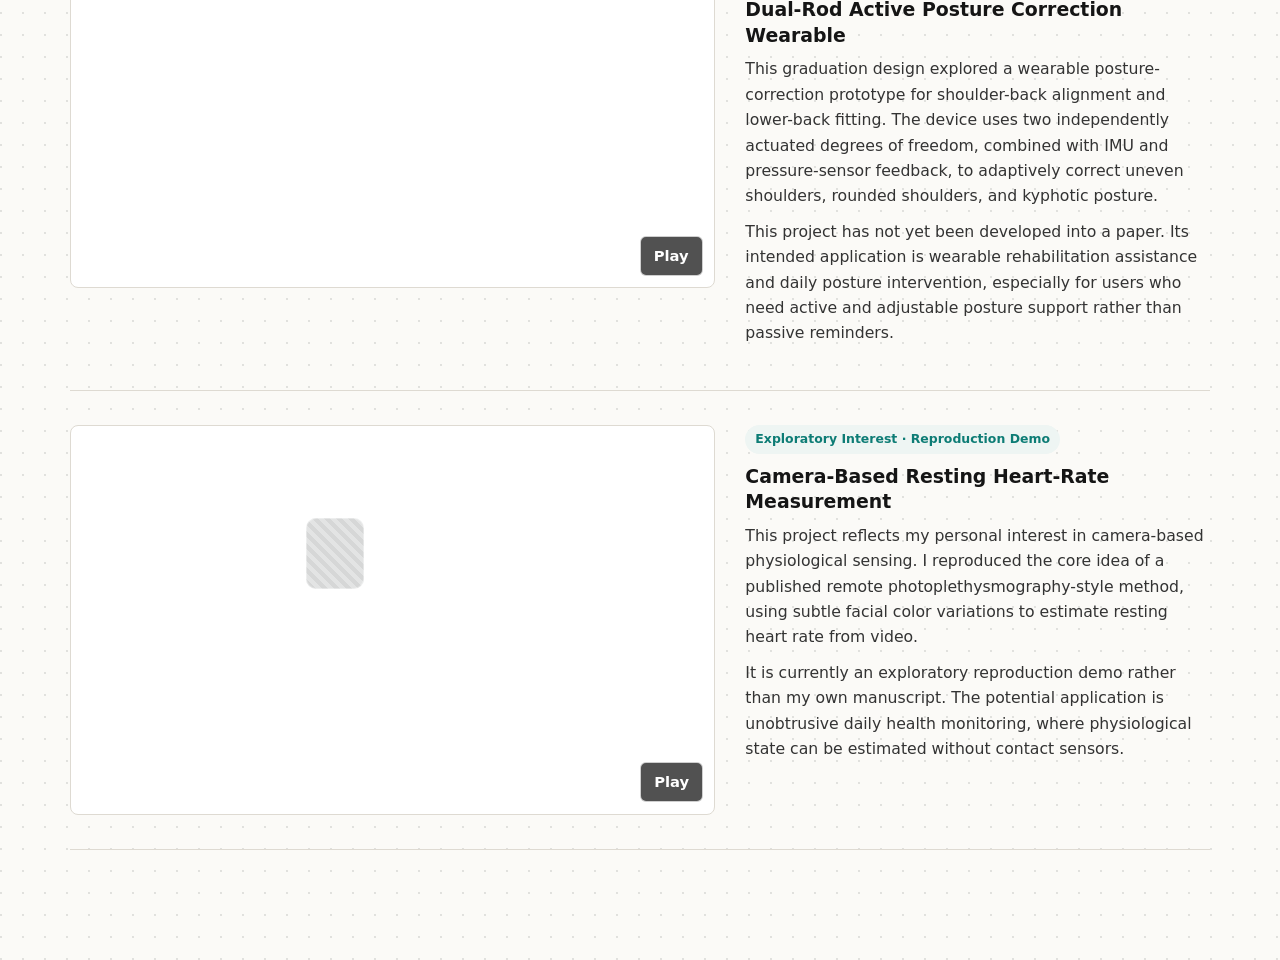
==== commit 1929b9ec: "Add files via upload retry" ====
--- a/index.html
+++ b/index.html
@@ -153,10 +153,11 @@
 
         <article class="work-card">
           <div class="work-media single-media">
-            <div class="video-placeholder">Demo video will be available soon.</div>
-          </div>
-          <div class="work-copy">
-            <span class="badge">TIM 2026 路 Published</span>
+            <video src="assets/videos/tim-demo.mp4" muted playsinline preload="metadata"></video>
+            <button class="video-open" type="button" data-video="assets/videos/tim-demo.mp4">Play</button>
+          </div>
+          <div class="work-copy">
+            <span class="badge">TIM 2026 · Published</span>
             <h3>Low-Cost Exoskeleton Glove for Physics-Informed Gesture Recognition</h3>
             <p>
               This work develops a low-cost 3D-printed exoskeleton glove for hand motion sensing and gesture recognition.
@@ -167,15 +168,19 @@
               The practical value is accessibility: the system targets gesture interfaces and rehabilitation assessment
               scenarios where commercial data gloves are too expensive or difficult to deploy.
             </p>
+            <div class="work-links">
+              <a href="assets/docs/TIM.pdf" target="_blank" rel="noopener">Paper</a>
+            </div>
           </div>
         </article>
 
         <article class="work-card">
           <div class="work-media single-media">
-            <div class="video-placeholder">Demo video will be available soon.</div>
-          </div>
-          <div class="work-copy">
-            <span class="badge">IROS 2026 路 Oral 路 Accepted</span>
+            <video src="assets/videos/iros-demo.mp4" muted playsinline preload="metadata"></video>
+            <button class="video-open" type="button" data-video="assets/videos/iros-demo.mp4">Play</button>
+          </div>
+          <div class="work-copy">
+            <span class="badge">IROS 2026 · Oral · Accepted</span>
             <h3>Cross-Subject Robotic Control with sEMG and A-mode Ultrasound</h3>
             <p>
               This study combines surface electromyography and A-mode ultrasound for hand gesture recognition and robotic
@@ -187,15 +192,19 @@
               robotic interfaces, where a system should remain usable when moving from one user to another and should be
               validated with real hardware rather than only offline classification.
             </p>
+            <div class="work-links">
+              <a href="assets/docs/26IROS.pdf" target="_blank" rel="noopener">Paper</a>
+            </div>
           </div>
         </article>
 
         <article class="work-card">
           <div class="work-media single-media">
-            <div class="video-placeholder">Prototype video will be available soon.</div>
-          </div>
-          <div class="work-copy">
-            <span class="badge">Graduation Design 路 Prototype</span>
+            <video src="assets/videos/posture-demo.mp4" muted playsinline preload="metadata"></video>
+            <button class="video-open" type="button" data-video="assets/videos/posture-demo.mp4">Play</button>
+          </div>
+          <div class="work-copy">
+            <span class="badge">Graduation Design · Prototype</span>
             <h3>Dual-Rod Active Posture Correction Wearable</h3>
             <p>
               This graduation design explored a wearable posture-correction prototype for shoulder-back alignment and
@@ -212,10 +221,12 @@
 
         <article class="work-card">
           <div class="work-media single-media tall-media privacy-media">
-            <div class="video-placeholder">Exploratory reproduction video will be available soon.</div>
-          </div>
-          <div class="work-copy">
-            <span class="badge">Exploratory Interest 路 Reproduction Demo</span>
+            <video src="assets/videos/heart-rate-demo.mp4" muted playsinline preload="metadata"></video>
+            <span class="privacy-mask" aria-hidden="true"></span>
+            <button class="video-open" type="button" data-video="assets/videos/heart-rate-demo.mp4">Play</button>
+          </div>
+          <div class="work-copy">
+            <span class="badge">Exploratory Interest · Reproduction Demo</span>
             <h3>Camera-Based Resting Heart-Rate Measurement</h3>
             <p>
               This project reflects my personal interest in camera-based physiological sensing. I reproduced the core idea
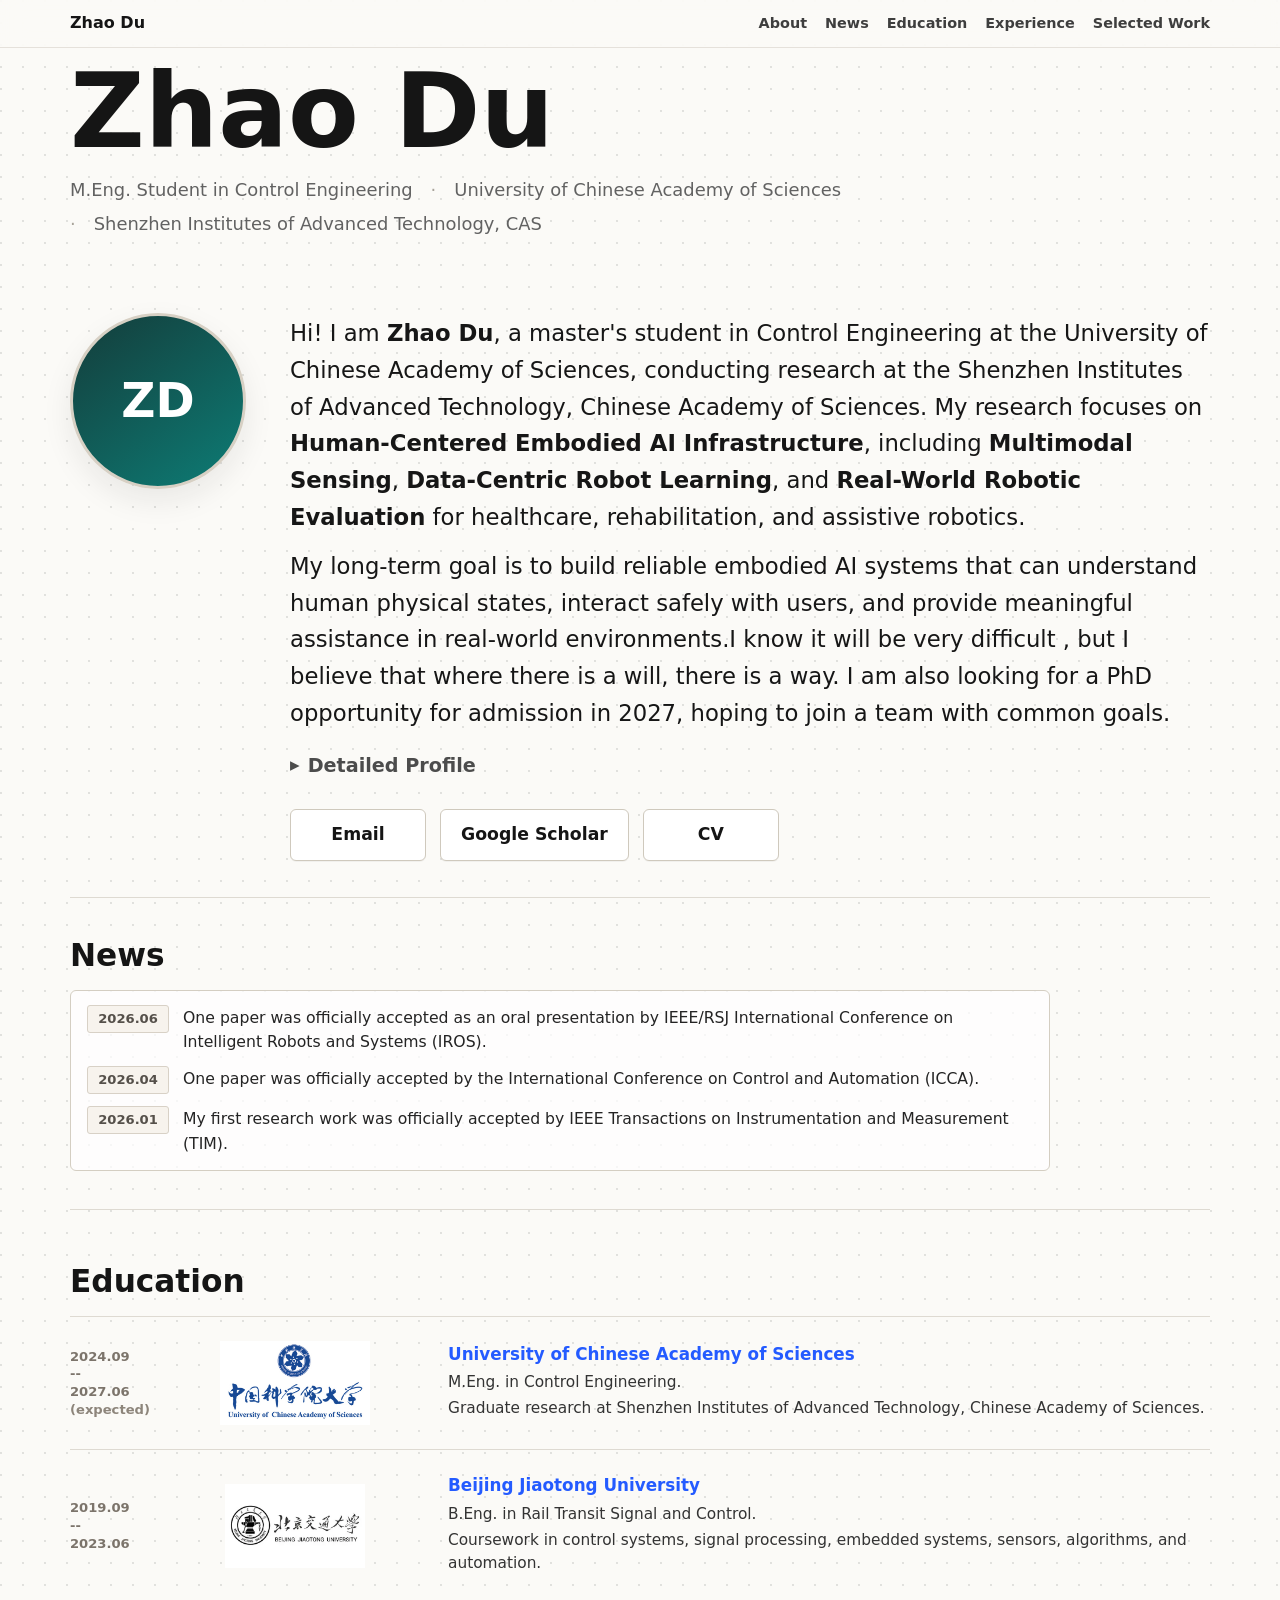
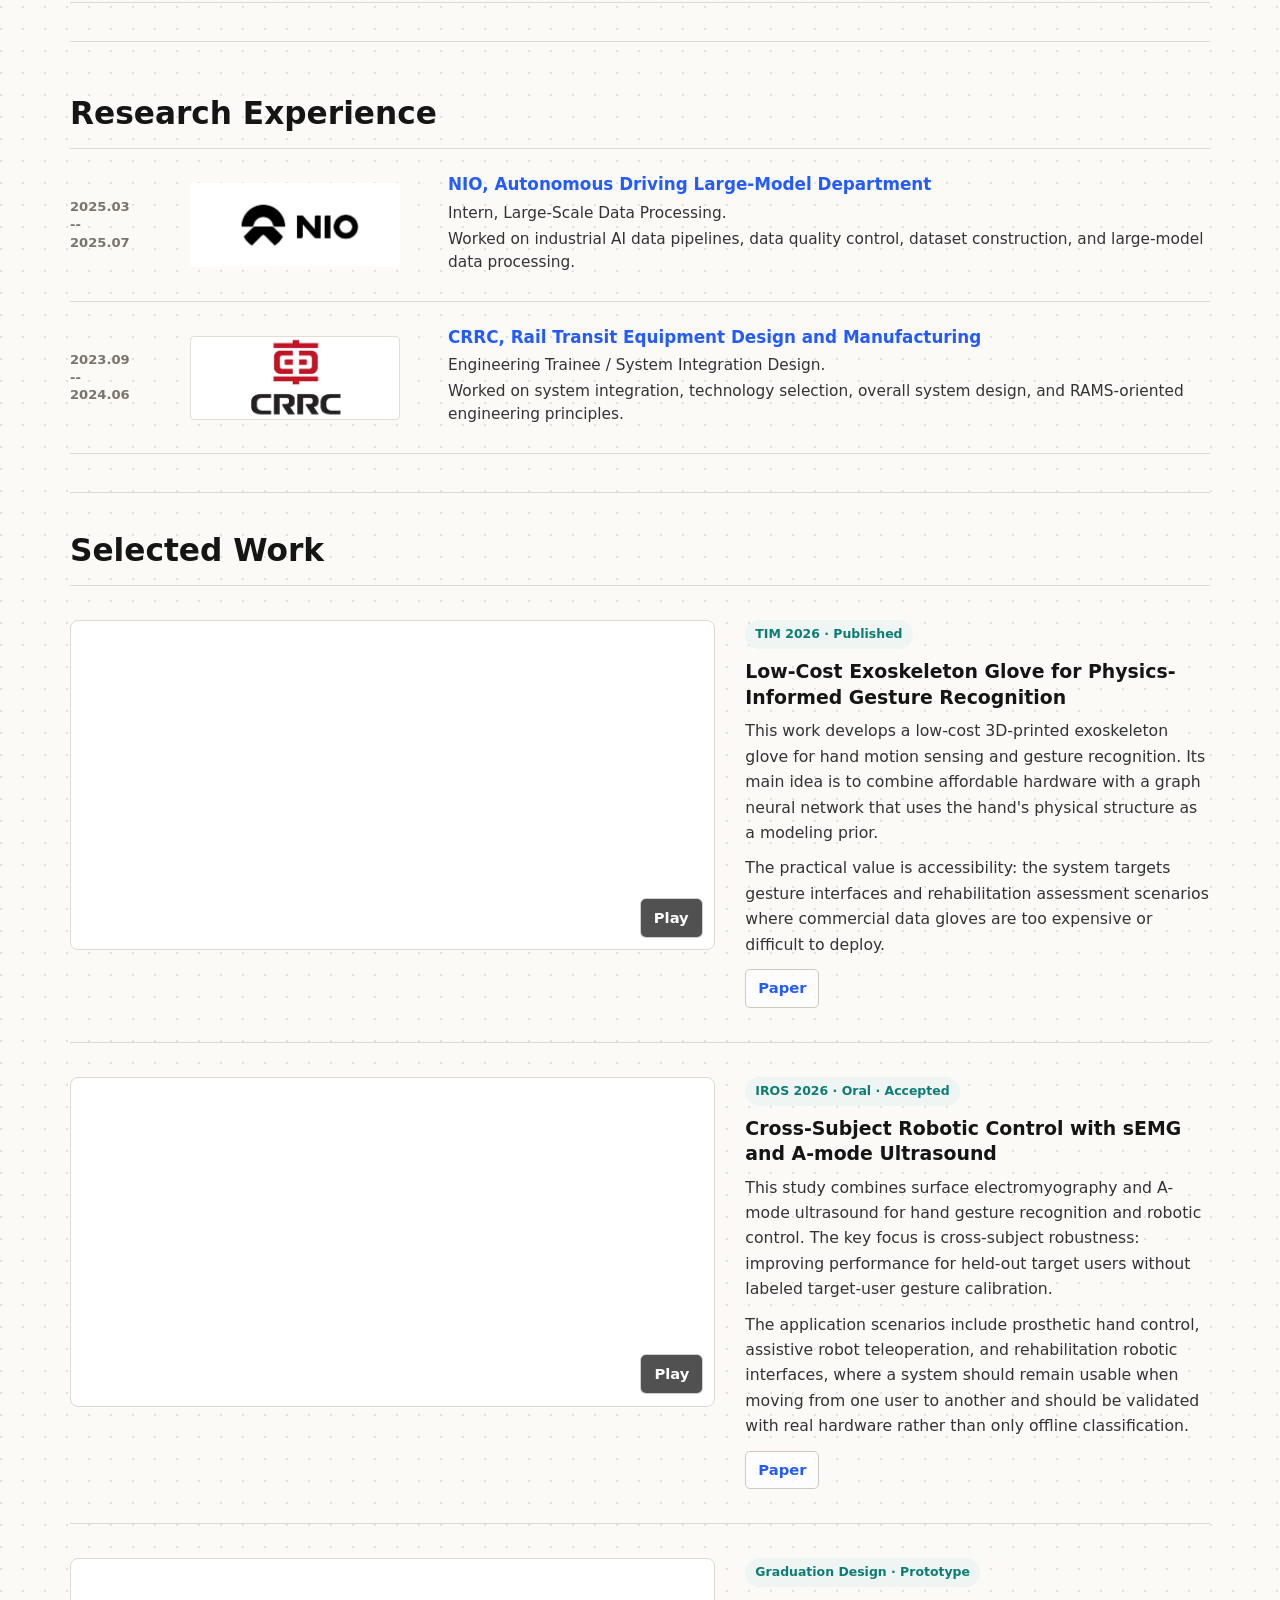
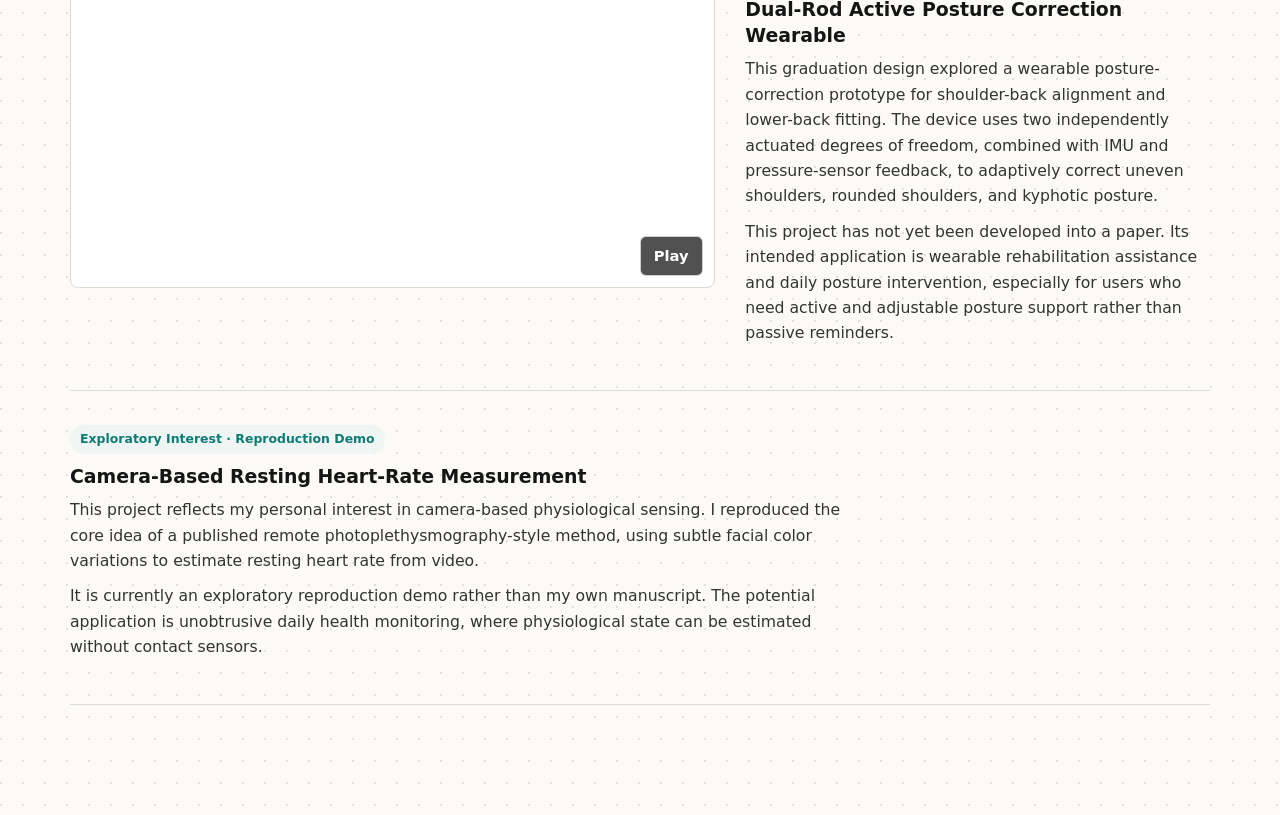
==== commit 1c9b1f0e: "Update homepage and embedded CV" ====
--- a/index.html
+++ b/index.html
@@ -78,7 +78,7 @@
             <div class="actions" aria-label="Profile links">
               <a class="button" href="mailto:zhao.du@siat.ac.cn">Email</a>
               <a class="button secondary" href="https://scholar.google.com/citations?hl=zh-CN&view_op=list_works&gmla=AO4B3julWSMBFYEW4sQ-Yv80xthmuKAkWbBwR7Dtf4N8r8bfmBDPRxL56bWnBcireKpiZfoBxJjqsSAX5mM_hYKGIXU&user=OQC0thcAAAAJ">Google Scholar</a>
-              <a class="button secondary" href="[data-uri]" download="Zhao_Du_CV.pdf">CV</a>
+              <a class="button secondary" href="[data-uri]" download="Zhao_Du_CV.pdf">CV</a>
             </div>
           </div>
         </div>
@@ -219,12 +219,7 @@
           </div>
         </article>
 
-        <article class="work-card">
-          <div class="work-media single-media tall-media privacy-media">
-            <video src="assets/videos/heart-rate-demo.mp4" muted playsinline preload="metadata"></video>
-            <span class="privacy-mask" aria-hidden="true"></span>
-            <button class="video-open" type="button" data-video="assets/videos/heart-rate-demo.mp4">Play</button>
-          </div>
+        <article class="work-card text-only-work">
           <div class="work-copy">
             <span class="badge">Exploratory Interest · Reproduction Demo</span>
             <h3>Camera-Based Resting Heart-Rate Measurement</h3>
@@ -290,3 +285,4 @@
 
 
 
+
--- a/styles.css
+++ b/styles.css
@@ -460,6 +460,14 @@
 
 .work-card:last-child {
   border-bottom: 1px solid var(--line);
+}
+
+.work-card.text-only-work {
+  grid-template-columns: 1fr;
+}
+
+.work-card.text-only-work .work-copy {
+  max-width: 780px;
 }
 
 .work-media {
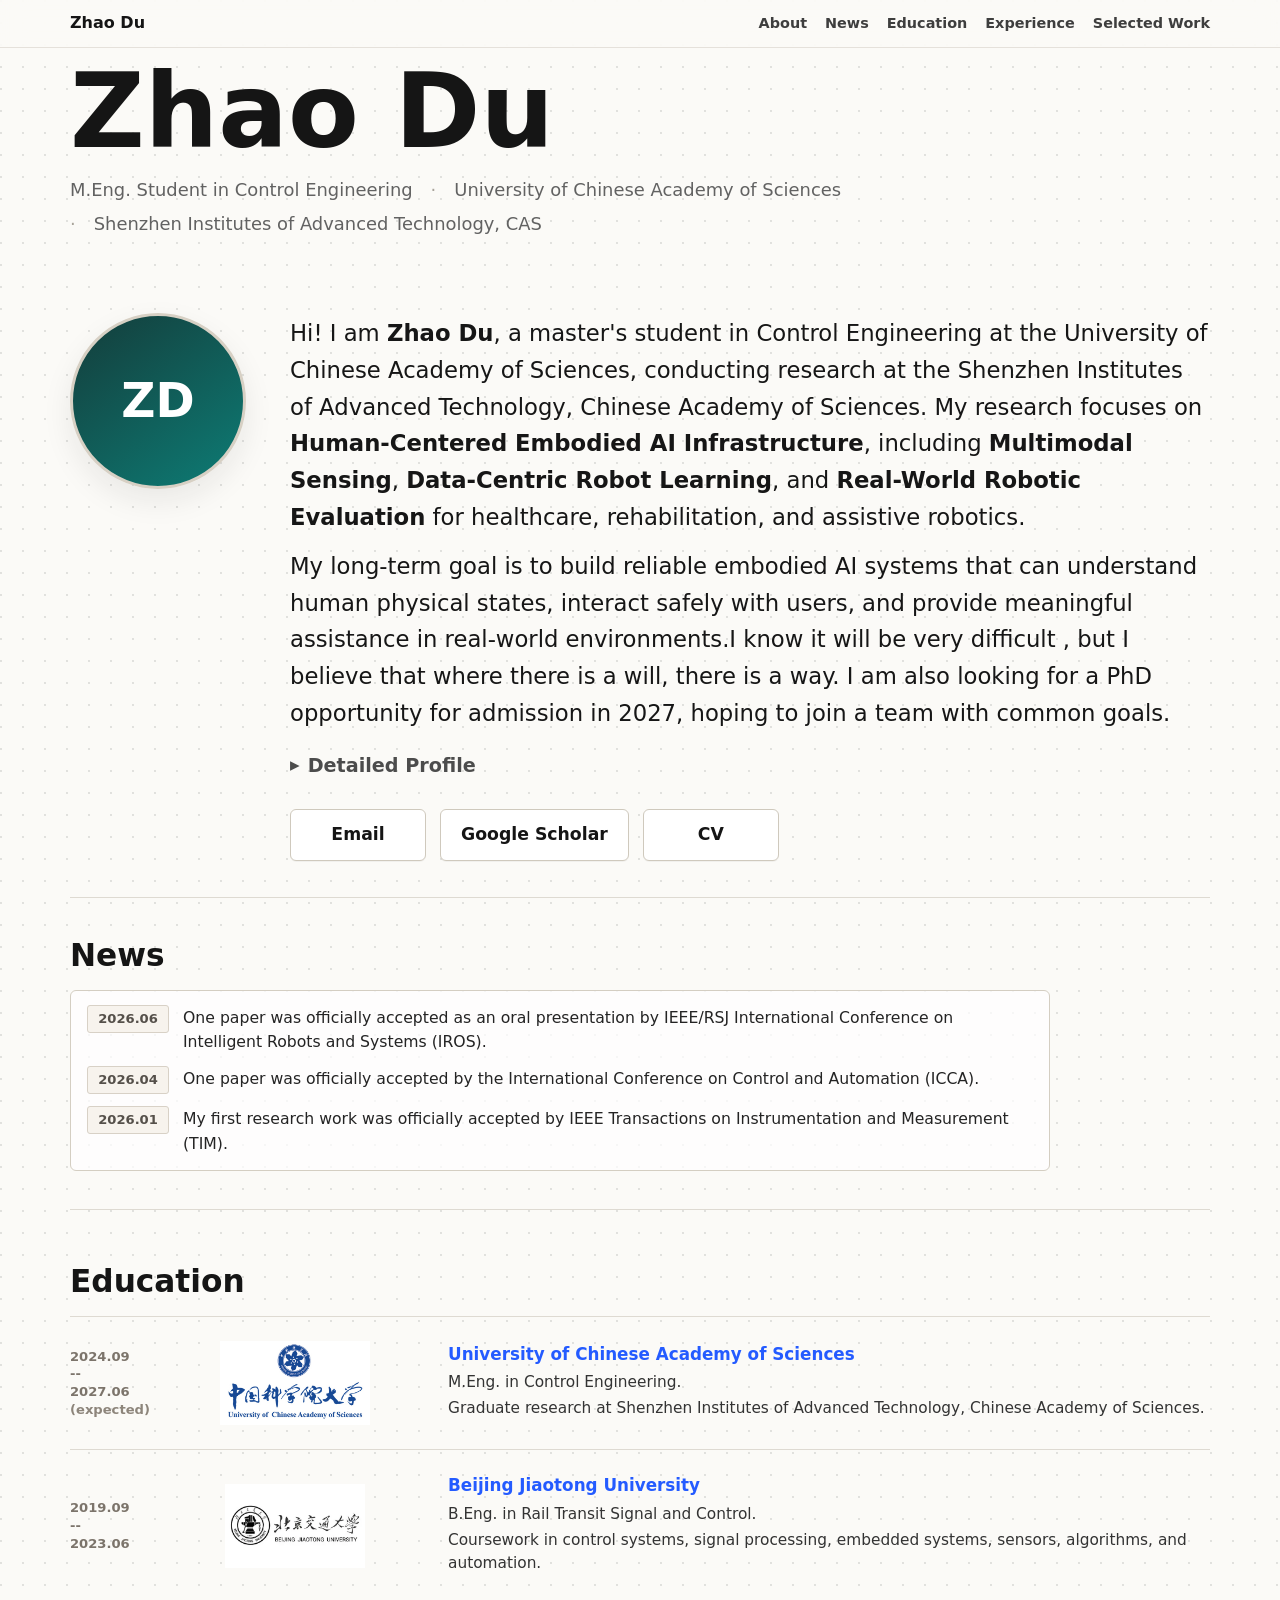
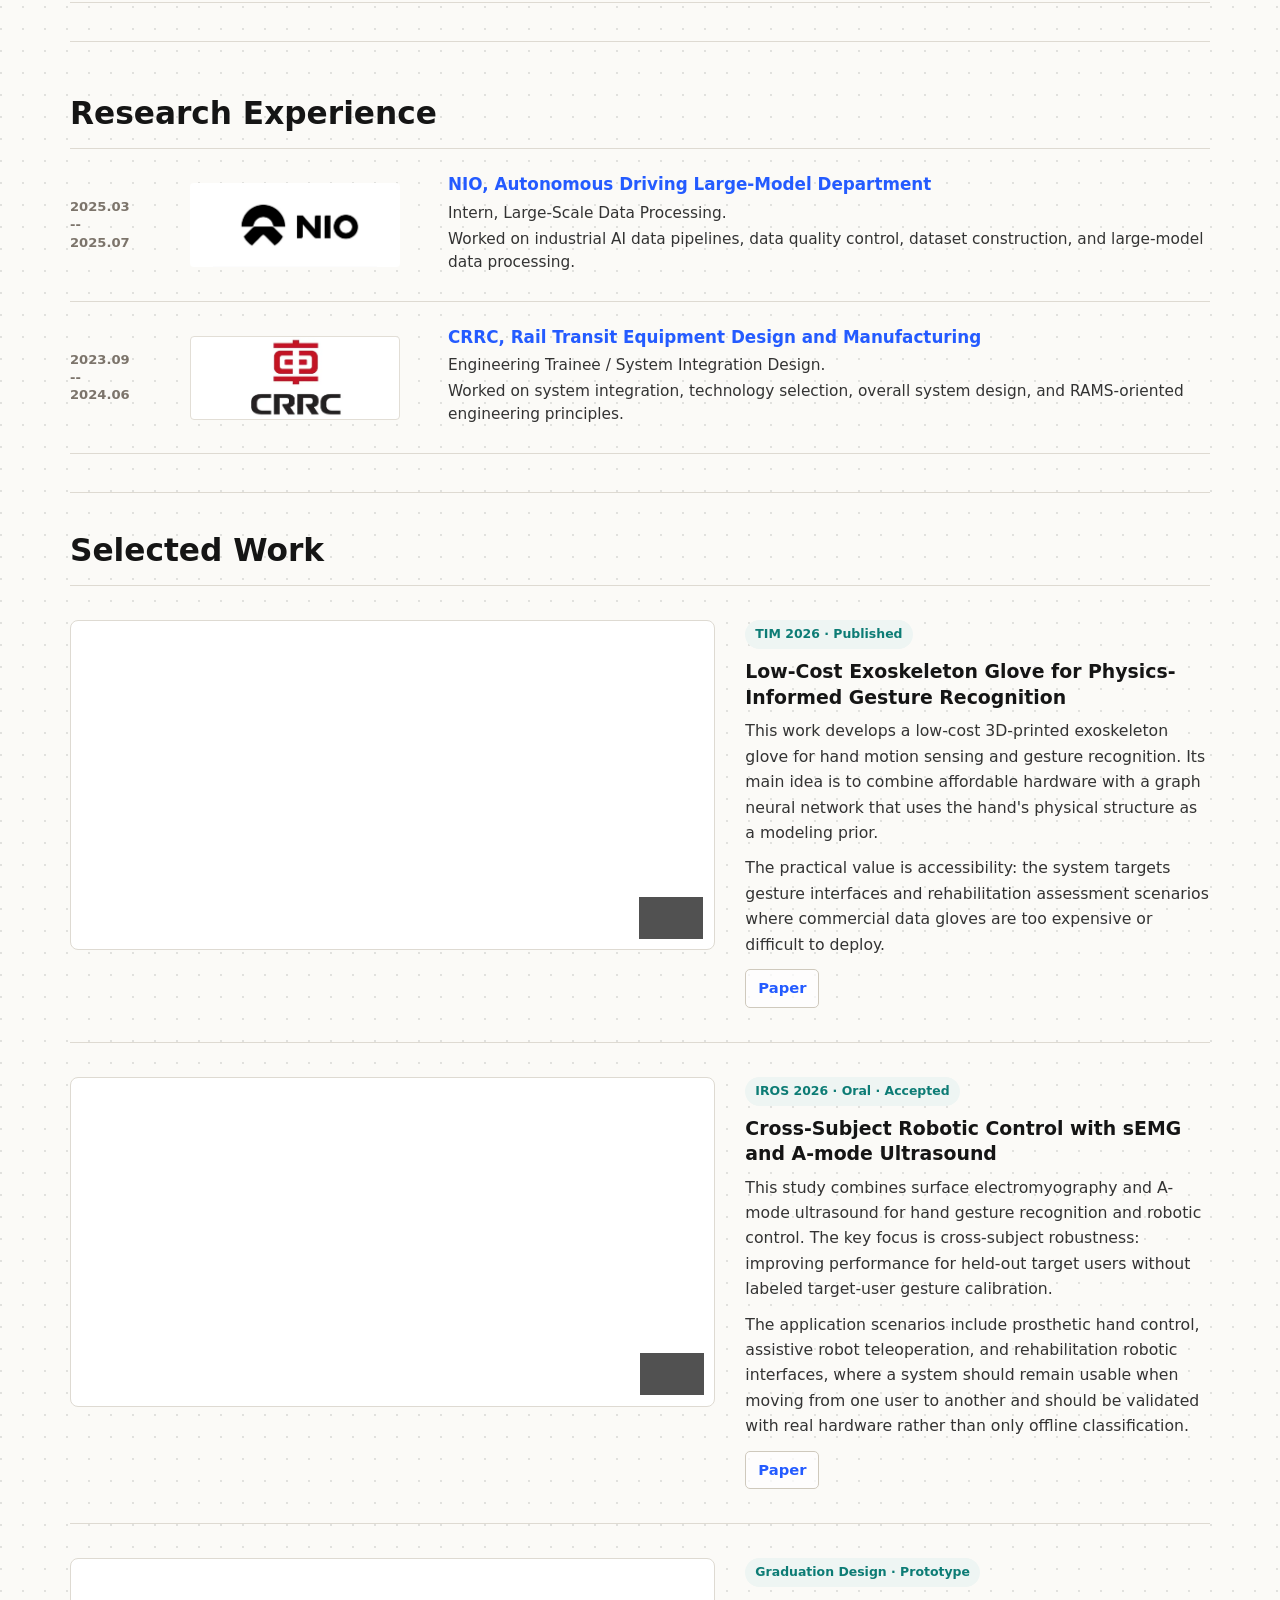
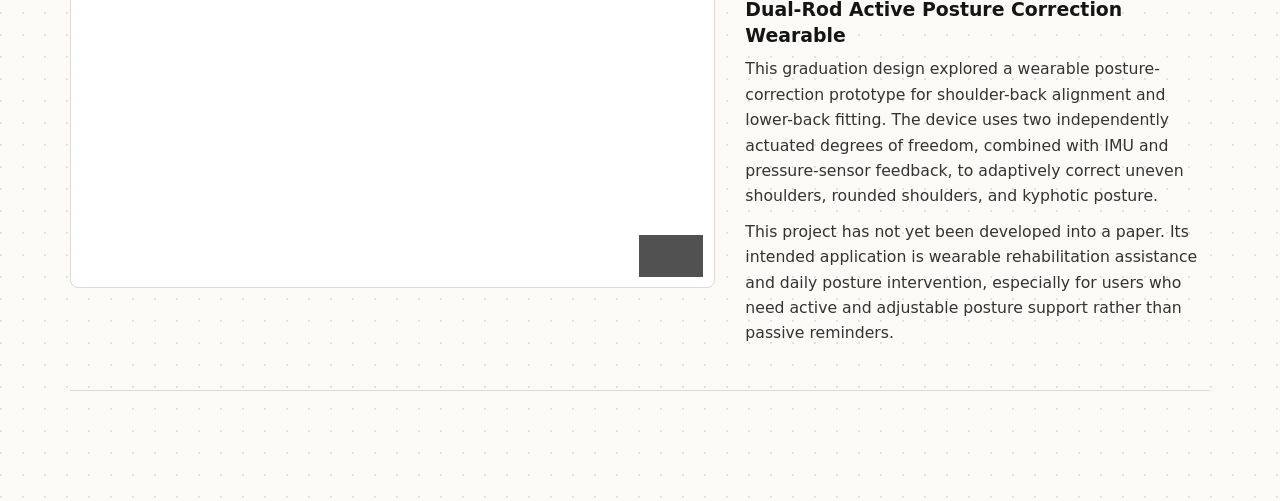
==== commit 343db14d: "Remove heart-rate project section" ====
--- a/index.html
+++ b/index.html
@@ -219,21 +219,6 @@
           </div>
         </article>
 
-        <article class="work-card text-only-work">
-          <div class="work-copy">
-            <span class="badge">Exploratory Interest · Reproduction Demo</span>
-            <h3>Camera-Based Resting Heart-Rate Measurement</h3>
-            <p>
-              This project reflects my personal interest in camera-based physiological sensing. I reproduced the core idea
-              of a published remote photoplethysmography-style method, using subtle facial color variations to estimate
-              resting heart rate from video.
-            </p>
-            <p>
-              It is currently an exploratory reproduction demo rather than my own manuscript. The potential application is
-              unobtrusive daily health monitoring, where physiological state can be estimated without contact sensors.
-            </p>
-          </div>
-        </article>
       </section>
     </main>
 
--- a/styles.css
+++ b/styles.css
@@ -460,14 +460,6 @@
 
 .work-card:last-child {
   border-bottom: 1px solid var(--line);
-}
-
-.work-card.text-only-work {
-  grid-template-columns: 1fr;
-}
-
-.work-card.text-only-work .work-copy {
-  max-width: 780px;
 }
 
 .work-media {
